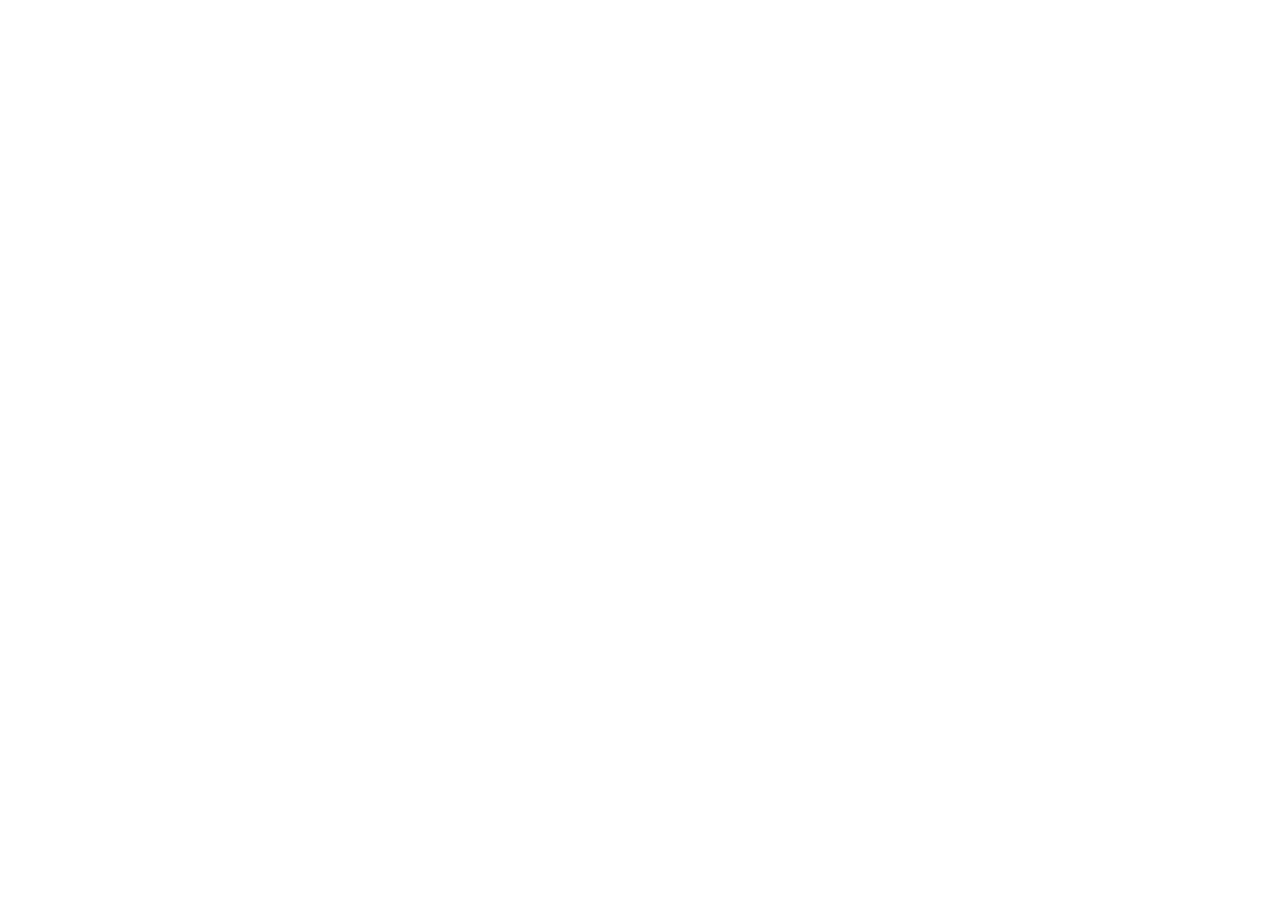
==== index.html @ 9fb87e11 "Deploy GitHub Pages dist Co-Authored-By: Claude Opus 4.8 <noreply@anthropic.com>" ====
<!doctype html>
<html lang="en">
  <head>
    <meta charset="UTF-8" />
    <link rel="icon" type="image/svg+xml" href="/test/brand-mark.svg" />
    <link rel="alternate icon" type="image/png" href="/test/logo.png" />
    <link rel="apple-touch-icon" href="/test/logo.png" />
    <meta name="viewport" content="width=device-width, initial-scale=1.0" />
    <link rel="preconnect" href="https://fonts.googleapis.com">
    <link rel="preconnect" href="https://fonts.gstatic.com" crossorigin>
    <link href="https://fonts.googleapis.com/css2?family=Audiowide&family=Michroma&family=Quicksand:wght@300..700&display=swap" rel="stylesheet">
    <title>SelectionHub - Premium Learning Platform</title>
    <script type="module" crossorigin src="/test/assets/index-BNbE9jiM.js"></script>
    <link rel="modulepreload" crossorigin href="/test/assets/video-vendor-AdcF43F5.js">
    <link rel="stylesheet" crossorigin href="/test/assets/index-C24DnVNS.css">
  </head>
  <body>
    <div id="root"></div>
  </body>
</html>
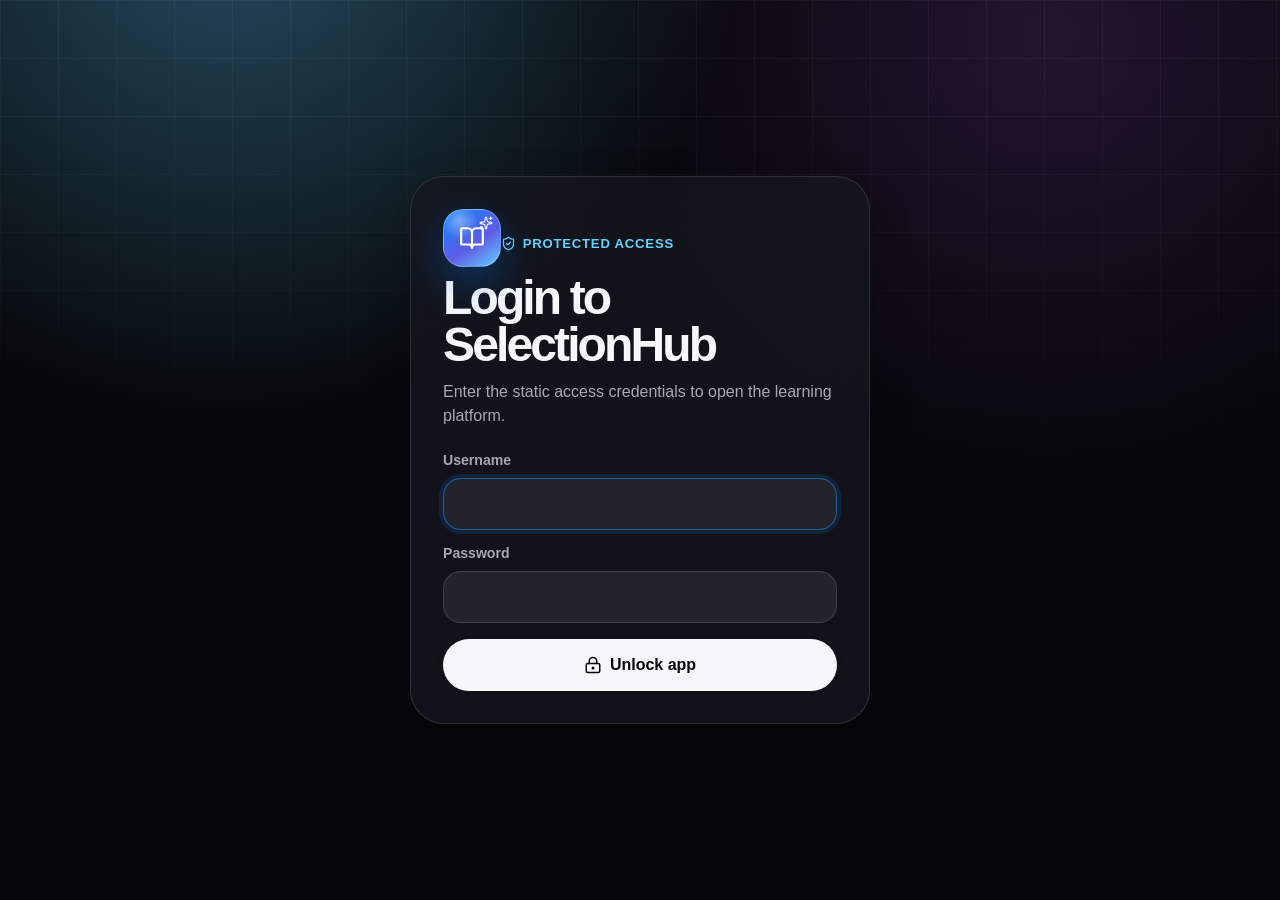
==== commit e0f6abec: "chore: fresh build with 100+ courses" ====
--- a/index.html
+++ b/index.html
@@ -2,17 +2,17 @@
 <html lang="en">
   <head>
     <meta charset="UTF-8" />
-    <link rel="icon" type="image/svg+xml" href="/test/brand-mark.svg" />
-    <link rel="alternate icon" type="image/png" href="/test/logo.png" />
-    <link rel="apple-touch-icon" href="/test/logo.png" />
+    <link rel="icon" type="image/svg+xml" href="/brand-mark.svg" />
+    <link rel="alternate icon" type="image/png" href="/logo.png" />
+    <link rel="apple-touch-icon" href="/logo.png" />
     <meta name="viewport" content="width=device-width, initial-scale=1.0" />
     <link rel="preconnect" href="https://fonts.googleapis.com">
     <link rel="preconnect" href="https://fonts.gstatic.com" crossorigin>
     <link href="https://fonts.googleapis.com/css2?family=Audiowide&family=Michroma&family=Quicksand:wght@300..700&display=swap" rel="stylesheet">
     <title>SelectionHub - Premium Learning Platform</title>
-    <script type="module" crossorigin src="/test/assets/index-BNbE9jiM.js"></script>
-    <link rel="modulepreload" crossorigin href="/test/assets/video-vendor-AdcF43F5.js">
-    <link rel="stylesheet" crossorigin href="/test/assets/index-C24DnVNS.css">
+    <script type="module" crossorigin src="/assets/index-CA7pQ86Y.js"></script>
+    <link rel="modulepreload" crossorigin href="/assets/video-vendor-AdcF43F5.js">
+    <link rel="stylesheet" crossorigin href="/assets/index-C24DnVNS.css">
   </head>
   <body>
     <div id="root"></div>
--- a/assets/index-C24DnVNS.css
+++ b/assets/index-C24DnVNS.css
@@ -0,0 +1 @@
+@layer properties{@supports ((-webkit-hyphens:none) and (not (margin-trim:inline))) or ((-moz-orient:inline) and (not (color:rgb(from red r g b)))){*,:before,:after,::backdrop{--tw-rotate-x:initial;--tw-rotate-y:initial;--tw-rotate-z:initial;--tw-skew-x:initial;--tw-skew-y:initial;--tw-border-style:solid;--tw-gradient-position:initial;--tw-gradient-from:#0000;--tw-gradient-via:#0000;--tw-gradient-to:#0000;--tw-gradient-stops:initial;--tw-gradient-via-stops:initial;--tw-gradient-from-position:0%;--tw-gradient-via-position:50%;--tw-gradient-to-position:100%;--tw-outline-style:solid;--tw-blur:initial;--tw-brightness:initial;--tw-contrast:initial;--tw-grayscale:initial;--tw-hue-rotate:initial;--tw-invert:initial;--tw-opacity:initial;--tw-saturate:initial;--tw-sepia:initial;--tw-drop-shadow:initial;--tw-drop-shadow-color:initial;--tw-drop-shadow-alpha:100%;--tw-drop-shadow-size:initial}}}.absolute{position:absolute}.fixed{position:fixed}.relative{position:relative}.static{position:static}.z-20{z-index:20}.container{width:100%}.block{display:block}.contents{display:contents}.flex{display:flex}.grid{display:grid}.hidden{display:none}.inline{display:inline}.table{display:table}.h-\[2px\]{height:2px}.h-\[5px\]{height:5px}.h-\[40rem\]{height:40rem}.h-full{height:100%}.h-px{height:1px}.h-screen{height:100vh}.w-1\/4{width:25%}.w-3\/4{width:75%}.w-\[40rem\]{width:40rem}.w-full{width:100%}.flex-shrink{flex-shrink:1}.transform{transform:var(--tw-rotate-x,)var(--tw-rotate-y,)var(--tw-rotate-z,)var(--tw-skew-x,)var(--tw-skew-y,)}.resize{resize:both}.flex-col{flex-direction:column}.flex-wrap{flex-wrap:wrap}.items-center{align-items:center}.justify-center{justify-content:center}.overflow-hidden{overflow:hidden}.border{border-style:var(--tw-border-style);border-width:1px}.bg-\[\#0f0f1e\]{background-color:#0f0f1e}.bg-gradient-to-b{--tw-gradient-position:to bottom in oklab;background-image:linear-gradient(var(--tw-gradient-stops))}.bg-gradient-to-br{--tw-gradient-position:to bottom right in oklab;background-image:linear-gradient(var(--tw-gradient-stops))}.bg-gradient-to-r{--tw-gradient-position:to right in oklab;background-image:linear-gradient(var(--tw-gradient-stops))}.from-\[\#0f0f1e\]{--tw-gradient-from:#0f0f1e;--tw-gradient-stops:var(--tw-gradient-via-stops,var(--tw-gradient-position),var(--tw-gradient-from)var(--tw-gradient-from-position),var(--tw-gradient-to)var(--tw-gradient-to-position))}.from-transparent{--tw-gradient-from:transparent;--tw-gradient-stops:var(--tw-gradient-via-stops,var(--tw-gradient-position),var(--tw-gradient-from)var(--tw-gradient-from-position),var(--tw-gradient-to)var(--tw-gradient-to-position))}.via-\[\#1a1a2e\]{--tw-gradient-via:#1a1a2e;--tw-gradient-via-stops:var(--tw-gradient-position),var(--tw-gradient-from)var(--tw-gradient-from-position),var(--tw-gradient-via)var(--tw-gradient-via-position),var(--tw-gradient-to)var(--tw-gradient-to-position);--tw-gradient-stops:var(--tw-gradient-via-stops)}.via-\[\#667eea\]{--tw-gradient-via:#667eea;--tw-gradient-via-stops:var(--tw-gradient-position),var(--tw-gradient-from)var(--tw-gradient-from-position),var(--tw-gradient-via)var(--tw-gradient-via-position),var(--tw-gradient-to)var(--tw-gradient-to-position);--tw-gradient-stops:var(--tw-gradient-via-stops)}.via-\[\#f093fb\]{--tw-gradient-via:#f093fb;--tw-gradient-via-stops:var(--tw-gradient-position),var(--tw-gradient-from)var(--tw-gradient-from-position),var(--tw-gradient-via)var(--tw-gradient-via-position),var(--tw-gradient-to)var(--tw-gradient-to-position);--tw-gradient-stops:var(--tw-gradient-via-stops)}.to-\[\#0f0f1e\]{--tw-gradient-to:#0f0f1e;--tw-gradient-stops:var(--tw-gradient-via-stops,var(--tw-gradient-position),var(--tw-gradient-from)var(--tw-gradient-from-position),var(--tw-gradient-to)var(--tw-gradient-to-position))}.to-\[\#1a1a2e\]{--tw-gradient-to:#1a1a2e;--tw-gradient-stops:var(--tw-gradient-via-stops,var(--tw-gradient-position),var(--tw-gradient-from)var(--tw-gradient-from-position),var(--tw-gradient-to)var(--tw-gradient-to-position))}.to-transparent{--tw-gradient-to:transparent;--tw-gradient-stops:var(--tw-gradient-via-stops,var(--tw-gradient-position),var(--tw-gradient-from)var(--tw-gradient-from-position),var(--tw-gradient-to)var(--tw-gradient-to-position))}.\[mask-image\:radial-gradient\(350px_200px_at_top\,transparent_20\%\,white\)\]{-webkit-mask-image:radial-gradient(350px 200px at top,#0000 20%,#fff);mask-image:radial-gradient(350px 200px at top,#0000 20%,#fff)}.bg-clip-text{-webkit-background-clip:text;background-clip:text}.text-center{text-align:center}.text-transparent{color:#0000}.lowercase{text-transform:lowercase}.opacity-0{opacity:0}.outline{outline-style:var(--tw-outline-style);outline-width:1px}.filter{filter:var(--tw-blur,)var(--tw-brightness,)var(--tw-contrast,)var(--tw-grayscale,)var(--tw-hue-rotate,)var(--tw-invert,)var(--tw-saturate,)var(--tw-sepia,)var(--tw-drop-shadow,)}.transition{transition-property:color,background-color,border-color,outline-color,text-decoration-color,fill,stroke,--tw-gradient-from,--tw-gradient-via,--tw-gradient-to,opacity,box-shadow,transform,translate,scale,rotate,filter,backdrop-filter,display,content-visibility,overlay,pointer-events;transition-timing-function:var(--tw-ease,ease);transition-duration:var(--tw-duration,0s)}*{box-sizing:border-box;margin:0;padding:0}html{scroll-behavior:smooth}body{-webkit-font-smoothing:antialiased;-moz-osx-font-smoothing:grayscale;margin:0;font-family:-apple-system,BlinkMacSystemFont,SF Pro Display,SF Pro Text,Segoe UI,sans-serif}@layer base{:root{--radius:.5rem}}@property --tw-rotate-x{syntax:"*";inherits:false}@property --tw-rotate-y{syntax:"*";inherits:false}@property --tw-rotate-z{syntax:"*";inherits:false}@property --tw-skew-x{syntax:"*";inherits:false}@property --tw-skew-y{syntax:"*";inherits:false}@property --tw-border-style{syntax:"*";inherits:false;initial-value:solid}@property --tw-gradient-position{syntax:"*";inherits:false}@property --tw-gradient-from{syntax:"<color>";inherits:false;initial-value:#0000}@property --tw-gradient-via{syntax:"<color>";inherits:false;initial-value:#0000}@property --tw-gradient-to{syntax:"<color>";inherits:false;initial-value:#0000}@property --tw-gradient-stops{syntax:"*";inherits:false}@property --tw-gradient-via-stops{syntax:"*";inherits:false}@property --tw-gradient-from-position{syntax:"<length-percentage>";inherits:false;initial-value:0%}@property --tw-gradient-via-position{syntax:"<length-percentage>";inherits:false;initial-value:50%}@property --tw-gradient-to-position{syntax:"<length-percentage>";inherits:false;initial-value:100%}@property --tw-outline-style{syntax:"*";inherits:false;initial-value:solid}@property --tw-blur{syntax:"*";inherits:false}@property --tw-brightness{syntax:"*";inherits:false}@property --tw-contrast{syntax:"*";inherits:false}@property --tw-grayscale{syntax:"*";inherits:false}@property --tw-hue-rotate{syntax:"*";inherits:false}@property --tw-invert{syntax:"*";inherits:false}@property --tw-opacity{syntax:"*";inherits:false}@property --tw-saturate{syntax:"*";inherits:false}@property --tw-sepia{syntax:"*";inherits:false}@property --tw-drop-shadow{syntax:"*";inherits:false}@property --tw-drop-shadow-color{syntax:"*";inherits:false}@property --tw-drop-shadow-alpha{syntax:"<percentage>";inherits:false;initial-value:100%}@property --tw-drop-shadow-size{syntax:"*";inherits:false}.vjs-svg-icon{display:inline-block;background-repeat:no-repeat;background-position:center;fill:currentColor;height:1.8em;width:1.8em}.vjs-svg-icon:before{content:none!important}.vjs-svg-icon:hover,.vjs-control:focus .vjs-svg-icon{filter:drop-shadow(0 0 .25em #fff)}.vjs-modal-dialog .vjs-modal-dialog-content,.video-js .vjs-modal-dialog,.vjs-button>.vjs-icon-placeholder:before,.video-js .vjs-big-play-button .vjs-icon-placeholder:before{position:absolute;top:0;left:0;width:100%;height:100%}.vjs-button>.vjs-icon-placeholder:before,.video-js .vjs-big-play-button .vjs-icon-placeholder:before{text-align:center}@font-face{font-family:VideoJS;src:url([data-uri]) format("woff");font-weight:400;font-style:normal}.vjs-icon-play,.video-js .vjs-play-control .vjs-icon-placeholder,.video-js .vjs-big-play-button .vjs-icon-placeholder:before{font-family:VideoJS;font-weight:400;font-style:normal}.vjs-icon-play:before,.video-js .vjs-play-control .vjs-icon-placeholder:before,.video-js .vjs-big-play-button .vjs-icon-placeholder:before{content:""}.vjs-icon-play-circle{font-family:VideoJS;font-weight:400;font-style:normal}.vjs-icon-play-circle:before{content:""}.vjs-icon-pause,.video-js .vjs-play-control.vjs-playing .vjs-icon-placeholder{font-family:VideoJS;font-weight:400;font-style:normal}.vjs-icon-pause:before,.video-js .vjs-play-control.vjs-playing .vjs-icon-placeholder:before{content:""}.vjs-icon-volume-mute,.video-js .vjs-mute-control.vjs-vol-0 .vjs-icon-placeholder{font-family:VideoJS;font-weight:400;font-style:normal}.vjs-icon-volume-mute:before,.video-js .vjs-mute-control.vjs-vol-0 .vjs-icon-placeholder:before{content:""}.vjs-icon-volume-low,.video-js .vjs-mute-control.vjs-vol-1 .vjs-icon-placeholder{font-family:VideoJS;font-weight:400;font-style:normal}.vjs-icon-volume-low:before,.video-js .vjs-mute-control.vjs-vol-1 .vjs-icon-placeholder:before{content:""}.vjs-icon-volume-mid,.video-js .vjs-mute-control.vjs-vol-2 .vjs-icon-placeholder{font-family:VideoJS;font-weight:400;font-style:normal}.vjs-icon-volume-mid:before,.video-js .vjs-mute-control.vjs-vol-2 .vjs-icon-placeholder:before{content:""}.vjs-icon-volume-high,.video-js .vjs-mute-control .vjs-icon-placeholder{font-family:VideoJS;font-weight:400;font-style:normal}.vjs-icon-volume-high:before,.video-js .vjs-mute-control .vjs-icon-placeholder:before{content:""}.vjs-icon-fullscreen-enter,.video-js .vjs-fullscreen-control .vjs-icon-placeholder{font-family:VideoJS;font-weight:400;font-style:normal}.vjs-icon-fullscreen-enter:before,.video-js .vjs-fullscreen-control .vjs-icon-placeholder:before{content:""}.vjs-icon-fullscreen-exit,.video-js.vjs-fullscreen .vjs-fullscreen-control .vjs-icon-placeholder{font-family:VideoJS;font-weight:400;font-style:normal}.vjs-icon-fullscreen-exit:before,.video-js.vjs-fullscreen .vjs-fullscreen-control .vjs-icon-placeholder:before{content:""}.vjs-icon-spinner{font-family:VideoJS;font-weight:400;font-style:normal}.vjs-icon-spinner:before{content:""}.vjs-icon-subtitles,.video-js .vjs-subs-caps-button .vjs-icon-placeholder,.video-js.video-js:lang(en-GB) .vjs-subs-caps-button .vjs-icon-placeholder,.video-js.video-js:lang(en-IE) .vjs-subs-caps-button .vjs-icon-placeholder,.video-js.video-js:lang(en-AU) .vjs-subs-caps-button .vjs-icon-placeholder,.video-js.video-js:lang(en-NZ) .vjs-subs-caps-button .vjs-icon-placeholder,.video-js .vjs-subtitles-button .vjs-icon-placeholder{font-family:VideoJS;font-weight:400;font-style:normal}.vjs-icon-subtitles:before,.video-js .vjs-subs-caps-button .vjs-icon-placeholder:before,.video-js.video-js:lang(en-GB) .vjs-subs-caps-button .vjs-icon-placeholder:before,.video-js.video-js:lang(en-IE) .vjs-subs-caps-button .vjs-icon-placeholder:before,.video-js.video-js:lang(en-AU) .vjs-subs-caps-button .vjs-icon-placeholder:before,.video-js.video-js:lang(en-NZ) .vjs-subs-caps-button .vjs-icon-placeholder:before,.video-js .vjs-subtitles-button .vjs-icon-placeholder:before{content:""}.vjs-icon-captions,.video-js:lang(en) .vjs-subs-caps-button .vjs-icon-placeholder,.video-js:lang(fr-CA) .vjs-subs-caps-button .vjs-icon-placeholder,.video-js .vjs-captions-button .vjs-icon-placeholder{font-family:VideoJS;font-weight:400;font-style:normal}.vjs-icon-captions:before,.video-js:lang(en) .vjs-subs-caps-button .vjs-icon-placeholder:before,.video-js:lang(fr-CA) .vjs-subs-caps-button .vjs-icon-placeholder:before,.video-js .vjs-captions-button .vjs-icon-placeholder:before{content:""}.vjs-icon-hd{font-family:VideoJS;font-weight:400;font-style:normal}.vjs-icon-hd:before{content:""}.vjs-icon-chapters,.video-js .vjs-chapters-button .vjs-icon-placeholder{font-family:VideoJS;font-weight:400;font-style:normal}.vjs-icon-chapters:before,.video-js .vjs-chapters-button .vjs-icon-placeholder:before{content:""}.vjs-icon-downloading{font-family:VideoJS;font-weight:400;font-style:normal}.vjs-icon-downloading:before{content:""}.vjs-icon-file-download{font-family:VideoJS;font-weight:400;font-style:normal}.vjs-icon-file-download:before{content:""}.vjs-icon-file-download-done{font-family:VideoJS;font-weight:400;font-style:normal}.vjs-icon-file-download-done:before{content:""}.vjs-icon-file-download-off{font-family:VideoJS;font-weight:400;font-style:normal}.vjs-icon-file-download-off:before{content:""}.vjs-icon-share{font-family:VideoJS;font-weight:400;font-style:normal}.vjs-icon-share:before{content:""}.vjs-icon-cog{font-family:VideoJS;font-weight:400;font-style:normal}.vjs-icon-cog:before{content:""}.vjs-icon-square{font-family:VideoJS;font-weight:400;font-style:normal}.vjs-icon-square:before{content:""}.vjs-icon-circle,.vjs-seek-to-live-control .vjs-icon-placeholder,.video-js .vjs-volume-level,.video-js .vjs-play-progress{font-family:VideoJS;font-weight:400;font-style:normal}.vjs-icon-circle:before,.vjs-seek-to-live-control .vjs-icon-placeholder:before,.video-js .vjs-volume-level:before,.video-js .vjs-play-progress:before{content:""}.vjs-icon-circle-outline{font-family:VideoJS;font-weight:400;font-style:normal}.vjs-icon-circle-outline:before{content:""}.vjs-icon-circle-inner-circle{font-family:VideoJS;font-weight:400;font-style:normal}.vjs-icon-circle-inner-circle:before{content:""}.vjs-icon-cancel,.video-js .vjs-control.vjs-close-button .vjs-icon-placeholder{font-family:VideoJS;font-weight:400;font-style:normal}.vjs-icon-cancel:before,.video-js .vjs-control.vjs-close-button .vjs-icon-placeholder:before{content:""}.vjs-icon-repeat{font-family:VideoJS;font-weight:400;font-style:normal}.vjs-icon-repeat:before{content:""}.vjs-icon-replay,.video-js .vjs-play-control.vjs-ended .vjs-icon-placeholder{font-family:VideoJS;font-weight:400;font-style:normal}.vjs-icon-replay:before,.video-js .vjs-play-control.vjs-ended .vjs-icon-placeholder:before{content:""}.vjs-icon-replay-5,.video-js .vjs-skip-backward-5 .vjs-icon-placeholder{font-family:VideoJS;font-weight:400;font-style:normal}.vjs-icon-replay-5:before,.video-js .vjs-skip-backward-5 .vjs-icon-placeholder:before{content:""}.vjs-icon-replay-10,.video-js .vjs-skip-backward-10 .vjs-icon-placeholder{font-family:VideoJS;font-weight:400;font-style:normal}.vjs-icon-replay-10:before,.video-js .vjs-skip-backward-10 .vjs-icon-placeholder:before{content:""}.vjs-icon-replay-30,.video-js .vjs-skip-backward-30 .vjs-icon-placeholder{font-family:VideoJS;font-weight:400;font-style:normal}.vjs-icon-replay-30:before,.video-js .vjs-skip-backward-30 .vjs-icon-placeholder:before{content:""}.vjs-icon-forward-5,.video-js .vjs-skip-forward-5 .vjs-icon-placeholder{font-family:VideoJS;font-weight:400;font-style:normal}.vjs-icon-forward-5:before,.video-js .vjs-skip-forward-5 .vjs-icon-placeholder:before{content:""}.vjs-icon-forward-10,.video-js .vjs-skip-forward-10 .vjs-icon-placeholder{font-family:VideoJS;font-weight:400;font-style:normal}.vjs-icon-forward-10:before,.video-js .vjs-skip-forward-10 .vjs-icon-placeholder:before{content:""}.vjs-icon-forward-30,.video-js .vjs-skip-forward-30 .vjs-icon-placeholder{font-family:VideoJS;font-weight:400;font-style:normal}.vjs-icon-forward-30:before,.video-js .vjs-skip-forward-30 .vjs-icon-placeholder:before{content:""}.vjs-icon-audio,.video-js .vjs-audio-button .vjs-icon-placeholder{font-family:VideoJS;font-weight:400;font-style:normal}.vjs-icon-audio:before,.video-js .vjs-audio-button .vjs-icon-placeholder:before{content:""}.vjs-icon-next-item{font-family:VideoJS;font-weight:400;font-style:normal}.vjs-icon-next-item:before{content:""}.vjs-icon-previous-item{font-family:VideoJS;font-weight:400;font-style:normal}.vjs-icon-previous-item:before{content:""}.vjs-icon-shuffle{font-family:VideoJS;font-weight:400;font-style:normal}.vjs-icon-shuffle:before{content:""}.vjs-icon-cast{font-family:VideoJS;font-weight:400;font-style:normal}.vjs-icon-cast:before{content:""}.vjs-icon-picture-in-picture-enter,.video-js .vjs-picture-in-picture-control .vjs-icon-placeholder{font-family:VideoJS;font-weight:400;font-style:normal}.vjs-icon-picture-in-picture-enter:before,.video-js .vjs-picture-in-picture-control .vjs-icon-placeholder:before{content:""}.vjs-icon-picture-in-picture-exit,.video-js.vjs-picture-in-picture .vjs-picture-in-picture-control .vjs-icon-placeholder{font-family:VideoJS;font-weight:400;font-style:normal}.vjs-icon-picture-in-picture-exit:before,.video-js.vjs-picture-in-picture .vjs-picture-in-picture-control .vjs-icon-placeholder:before{content:""}.vjs-icon-facebook{font-family:VideoJS;font-weight:400;font-style:normal}.vjs-icon-facebook:before{content:""}.vjs-icon-linkedin{font-family:VideoJS;font-weight:400;font-style:normal}.vjs-icon-linkedin:before{content:""}.vjs-icon-twitter{font-family:VideoJS;font-weight:400;font-style:normal}.vjs-icon-twitter:before{content:""}.vjs-icon-tumblr{font-family:VideoJS;font-weight:400;font-style:normal}.vjs-icon-tumblr:before{content:""}.vjs-icon-pinterest{font-family:VideoJS;font-weight:400;font-style:normal}.vjs-icon-pinterest:before{content:""}.vjs-icon-audio-description,.video-js .vjs-descriptions-button .vjs-icon-placeholder{font-family:VideoJS;font-weight:400;font-style:normal}.vjs-icon-audio-description:before,.video-js .vjs-descriptions-button .vjs-icon-placeholder:before{content:""}.video-js{display:inline-block;vertical-align:top;box-sizing:border-box;color:#fff;background-color:#000;position:relative;padding:0;font-size:10px;line-height:1;font-weight:400;font-style:normal;font-family:Arial,Helvetica,sans-serif;word-break:initial}.video-js:-moz-full-screen{position:absolute}.video-js:-webkit-full-screen{width:100%!important;height:100%!important}.video-js[tabindex="-1"]{outline:none}.video-js *,.video-js *:before,.video-js *:after{box-sizing:inherit}.video-js ul{font-family:inherit;font-size:inherit;line-height:inherit;list-style-position:outside;margin:0}.video-js.vjs-fluid,.video-js.vjs-16-9,.video-js.vjs-4-3,.video-js.vjs-9-16,.video-js.vjs-1-1{width:100%;max-width:100%}.video-js.vjs-fluid:not(.vjs-audio-only-mode),.video-js.vjs-16-9:not(.vjs-audio-only-mode),.video-js.vjs-4-3:not(.vjs-audio-only-mode),.video-js.vjs-9-16:not(.vjs-audio-only-mode),.video-js.vjs-1-1:not(.vjs-audio-only-mode){height:0}.video-js.vjs-16-9:not(.vjs-audio-only-mode){padding-top:56.25%}.video-js.vjs-4-3:not(.vjs-audio-only-mode){padding-top:75%}.video-js.vjs-9-16:not(.vjs-audio-only-mode){padding-top:177.7777777778%}.video-js.vjs-1-1:not(.vjs-audio-only-mode){padding-top:100%}.video-js.vjs-fill:not(.vjs-audio-only-mode){width:100%;height:100%}.video-js .vjs-tech{position:absolute;top:0;left:0;width:100%;height:100%}.video-js.vjs-audio-only-mode .vjs-tech{display:none}body.vjs-full-window,body.vjs-pip-window{padding:0;margin:0;height:100%}.vjs-full-window .video-js.vjs-fullscreen,body.vjs-pip-window .video-js{position:fixed;overflow:hidden;z-index:1000;inset:0}.video-js.vjs-fullscreen:not(.vjs-ios-native-fs),body.vjs-pip-window .video-js{width:100%!important;height:100%!important;padding-top:0!important;display:block}.video-js.vjs-fullscreen.vjs-user-inactive{cursor:none}.vjs-pip-container .vjs-pip-text{position:absolute;bottom:10%;font-size:2em;background-color:#000000b3;padding:.5em;text-align:center;width:100%}.vjs-layout-tiny.vjs-pip-container .vjs-pip-text,.vjs-layout-x-small.vjs-pip-container .vjs-pip-text,.vjs-layout-small.vjs-pip-container .vjs-pip-text{bottom:0;font-size:1.4em}.vjs-hidden{display:none!important}.vjs-disabled{opacity:.5;cursor:default}.video-js .vjs-offscreen{height:1px;left:-9999px;position:absolute;top:0;width:1px}.vjs-lock-showing{display:block!important;opacity:1!important;visibility:visible!important}.vjs-no-js{padding:20px;color:#fff;background-color:#000;font-size:18px;font-family:Arial,Helvetica,sans-serif;text-align:center;width:300px;height:150px;margin:0 auto}.vjs-no-js a,.vjs-no-js a:visited{color:#66a8cc}.video-js .vjs-big-play-button{font-size:3em;line-height:1.5em;height:1.63332em;width:3em;display:block;position:absolute;top:50%;left:50%;padding:0;margin-top:-.81666em;margin-left:-1.5em;cursor:pointer;opacity:1;border:.06666em solid #fff;background-color:#2b333f;background-color:#2b333fb3;border-radius:.3em;transition:all .4s}.vjs-big-play-button .vjs-svg-icon{width:1em;height:1em;position:absolute;top:50%;left:50%;line-height:1;transform:translate(-50%,-50%)}.video-js:hover .vjs-big-play-button,.video-js .vjs-big-play-button:focus{border-color:#fff;background-color:#73859f;background-color:#73859f80;transition:all 0s}.vjs-controls-disabled .vjs-big-play-button,.vjs-has-started .vjs-big-play-button,.vjs-using-native-controls .vjs-big-play-button,.vjs-error .vjs-big-play-button{display:none}.vjs-has-started.vjs-paused.vjs-show-big-play-button-on-pause:not(.vjs-seeking,.vjs-scrubbing,.vjs-error) .vjs-big-play-button{display:block}.video-js button{background:none;border:none;color:inherit;display:inline-block;font-size:inherit;line-height:inherit;text-transform:none;text-decoration:none;transition:none;-webkit-appearance:none;-moz-appearance:none;appearance:none}.video-js.vjs-spatial-navigation-enabled .vjs-button:focus{outline:.0625em solid white;box-shadow:none}.vjs-control .vjs-button{width:100%;height:100%}.video-js .vjs-control.vjs-close-button{cursor:pointer;height:3em;position:absolute;right:0;top:.5em;z-index:2}.video-js .vjs-modal-dialog{background:#000c;background:linear-gradient(180deg,#000c,#fff0);overflow:auto}.video-js .vjs-modal-dialog>*{box-sizing:border-box}.vjs-modal-dialog .vjs-modal-dialog-content{font-size:1.2em;line-height:1.5;padding:20px 24px;z-index:1}.vjs-menu-button{cursor:pointer}.vjs-menu-button.vjs-disabled{cursor:default}.vjs-workinghover .vjs-menu-button.vjs-disabled:hover .vjs-menu{display:none}.vjs-menu .vjs-menu-content{display:block;padding:0;margin:0;font-family:Arial,Helvetica,sans-serif;overflow:auto}.vjs-menu .vjs-menu-content>*{box-sizing:border-box}.vjs-scrubbing .vjs-control.vjs-menu-button:hover .vjs-menu{display:none}.vjs-menu li{display:flex;justify-content:center;list-style:none;margin:0;padding:.2em 0;line-height:1.4em;font-size:1.2em;text-align:center;text-transform:lowercase}.vjs-menu li.vjs-menu-item:focus,.vjs-menu li.vjs-menu-item:hover,.js-focus-visible .vjs-menu li.vjs-menu-item:hover{background-color:#73859f;background-color:#73859f80}.vjs-menu li.vjs-selected,.vjs-menu li.vjs-selected:focus,.vjs-menu li.vjs-selected:hover,.js-focus-visible .vjs-menu li.vjs-selected:hover{background-color:#fff;color:#2b333f}.vjs-menu li.vjs-selected .vjs-svg-icon,.vjs-menu li.vjs-selected:focus .vjs-svg-icon,.vjs-menu li.vjs-selected:hover .vjs-svg-icon,.js-focus-visible .vjs-menu li.vjs-selected:hover .vjs-svg-icon{fill:#000}.video-js .vjs-menu *:not(.vjs-selected):focus:not(:focus-visible),.js-focus-visible .vjs-menu *:not(.vjs-selected):focus:not(.focus-visible){background:none}.vjs-menu li.vjs-menu-title{text-align:center;text-transform:uppercase;font-size:1em;line-height:2em;padding:0;margin:0 0 .3em;font-weight:700;cursor:default}.vjs-menu-button-popup .vjs-menu{display:none;position:absolute;bottom:0;width:10em;left:-3em;height:0em;margin-bottom:1.5em;border-top-color:#2b333fb3}.vjs-pip-window .vjs-menu-button-popup .vjs-menu{left:unset;right:1em}.vjs-menu-button-popup .vjs-menu .vjs-menu-content{background-color:#2b333f;background-color:#2b333fb3;position:absolute;width:100%;bottom:1.5em;max-height:15em}.vjs-layout-tiny .vjs-menu-button-popup .vjs-menu .vjs-menu-content,.vjs-layout-x-small .vjs-menu-button-popup .vjs-menu .vjs-menu-content{max-height:5em}.vjs-layout-small .vjs-menu-button-popup .vjs-menu .vjs-menu-content{max-height:10em}.vjs-layout-medium .vjs-menu-button-popup .vjs-menu .vjs-menu-content{max-height:14em}.vjs-layout-large .vjs-menu-button-popup .vjs-menu .vjs-menu-content,.vjs-layout-x-large .vjs-menu-button-popup .vjs-menu .vjs-menu-content,.vjs-layout-huge .vjs-menu-button-popup .vjs-menu .vjs-menu-content{max-height:25em}.vjs-workinghover .vjs-menu-button-popup.vjs-hover .vjs-menu,.vjs-menu-button-popup .vjs-menu.vjs-lock-showing{display:block}.video-js .vjs-menu-button-inline{transition:all .4s;overflow:hidden}.video-js .vjs-menu-button-inline:before{width:2.222222222em}.video-js .vjs-menu-button-inline:hover,.video-js .vjs-menu-button-inline:focus,.video-js .vjs-menu-button-inline.vjs-slider-active{width:12em}.vjs-menu-button-inline .vjs-menu{opacity:0;height:100%;width:auto;position:absolute;left:4em;top:0;padding:0;margin:0;transition:all .4s}.vjs-menu-button-inline:hover .vjs-menu,.vjs-menu-button-inline:focus .vjs-menu,.vjs-menu-button-inline.vjs-slider-active .vjs-menu{display:block;opacity:1}.vjs-menu-button-inline .vjs-menu-content{width:auto;height:100%;margin:0;overflow:hidden}.video-js .vjs-control-bar{display:none;width:100%;position:absolute;bottom:0;left:0;right:0;height:3em;background-color:#2b333f;background-color:#2b333fb3}.video-js.vjs-spatial-navigation-enabled .vjs-control-bar{gap:1px}.video-js:not(.vjs-controls-disabled,.vjs-using-native-controls,.vjs-error) .vjs-control-bar.vjs-lock-showing{display:flex!important}.vjs-has-started .vjs-control-bar,.vjs-audio-only-mode .vjs-control-bar{display:flex;visibility:visible;opacity:1;transition:visibility .1s,opacity .1s}.vjs-has-started.vjs-user-inactive.vjs-playing .vjs-control-bar{visibility:visible;opacity:0;pointer-events:none;transition:visibility 1s,opacity 1s}.vjs-controls-disabled .vjs-control-bar,.vjs-using-native-controls .vjs-control-bar,.vjs-error .vjs-control-bar{display:none!important}.vjs-audio.vjs-has-started.vjs-user-inactive.vjs-playing .vjs-control-bar,.vjs-audio-only-mode.vjs-has-started.vjs-user-inactive.vjs-playing .vjs-control-bar{opacity:1;visibility:visible;pointer-events:auto}.video-js .vjs-control{position:relative;text-align:center;margin:0;padding:0;height:100%;width:4em;flex:none}.video-js .vjs-control.vjs-visible-text{width:auto;padding-left:1em;padding-right:1em}.vjs-button>.vjs-icon-placeholder:before{font-size:1.8em;line-height:1.67}.vjs-button>.vjs-icon-placeholder{display:block}.vjs-button>.vjs-svg-icon{display:inline-block}.video-js .vjs-control:focus:before,.video-js .vjs-control:hover:before,.video-js .vjs-control:focus{text-shadow:0em 0em 1em white}.video-js *:not(.vjs-visible-text)>.vjs-control-text{border:0;clip:rect(0 0 0 0);height:1px;overflow:hidden;padding:0;position:absolute;width:1px}.video-js .vjs-custom-control-spacer{display:none}.video-js .vjs-progress-control{cursor:pointer;flex:auto;display:flex;align-items:center;min-width:4em;touch-action:none}.video-js .vjs-progress-control.disabled{cursor:default}.vjs-live .vjs-progress-control{display:none}.vjs-liveui .vjs-progress-control{display:flex;align-items:center}.video-js .vjs-progress-holder{flex:auto;transition:all .2s;height:.3em}.video-js .vjs-progress-control .vjs-progress-holder{margin:0 10px}.video-js .vjs-progress-control:hover .vjs-progress-holder,.video-js.vjs-scrubbing.vjs-touch-enabled .vjs-progress-control .vjs-progress-holder{font-size:1.6666666667em}.video-js .vjs-progress-control:hover .vjs-progress-holder.disabled{font-size:1em}.video-js .vjs-progress-holder .vjs-play-progress,.video-js .vjs-progress-holder .vjs-load-progress,.video-js .vjs-progress-holder .vjs-load-progress div{position:absolute;display:block;height:100%;margin:0;padding:0;width:0}.video-js .vjs-play-progress{background-color:#fff}.video-js .vjs-play-progress:before{font-size:.9em;position:absolute;right:-.5em;line-height:.35em;z-index:1}.vjs-svg-icons-enabled .vjs-play-progress:before{content:none!important}.vjs-play-progress .vjs-svg-icon{position:absolute;top:-.35em;right:-.4em;width:.9em;height:.9em;pointer-events:none;line-height:.15em;z-index:1}.video-js .vjs-load-progress{background:#73859f80}.video-js .vjs-load-progress div{background:#73859fbf}.video-js .vjs-time-tooltip{background-color:#fff;background-color:#fffc;border-radius:.3em;color:#000;float:right;font-family:Arial,Helvetica,sans-serif;font-size:1em;padding:6px 8px 8px;pointer-events:none;position:absolute;top:-3.4em;visibility:hidden;z-index:1}.video-js .vjs-progress-holder:focus .vjs-time-tooltip{display:none}.video-js .vjs-progress-control:hover .vjs-time-tooltip,.video-js .vjs-progress-control:hover .vjs-progress-holder:focus .vjs-time-tooltip,.video-js.vjs-scrubbing.vjs-touch-enabled .vjs-progress-control .vjs-time-tooltip{display:block;font-size:.6em;visibility:visible}.video-js .vjs-progress-control.disabled:hover .vjs-time-tooltip{font-size:1em}.video-js .vjs-progress-control .vjs-mouse-display{display:none;position:absolute;width:1px;height:100%;background-color:#000;z-index:1}.video-js .vjs-progress-control:hover .vjs-mouse-display,.video-js.vjs-scrubbing.vjs-touch-enabled .vjs-progress-control .vjs-mouse-display{display:block}.video-js.vjs-user-inactive .vjs-progress-control .vjs-mouse-display,.video-js.vjs-touch-enabled:not(.vjs-scrubbing) .vjs-progress-control .vjs-mouse-display{visibility:hidden;opacity:0;transition:visibility 1s,opacity 1s}.vjs-mouse-display .vjs-time-tooltip{color:#fff;background-color:#000;background-color:#000c}.video-js .vjs-slider{position:relative;cursor:pointer;padding:0;margin:0 .45em;-webkit-touch-callout:none;-webkit-user-select:none;-moz-user-select:none;user-select:none;background-color:#73859f;background-color:#73859f80}.video-js .vjs-slider.disabled{cursor:default}.video-js .vjs-slider:focus{text-shadow:0em 0em 1em white;box-shadow:0 0 1em #fff}.video-js.vjs-spatial-navigation-enabled .vjs-slider:focus{outline:.0625em solid white}.video-js .vjs-mute-control{cursor:pointer;flex:none}.video-js .vjs-volume-control{cursor:pointer;margin-right:1em;display:flex}.video-js .vjs-volume-control.vjs-volume-horizontal{width:5em}.video-js .vjs-volume-panel .vjs-volume-control{visibility:visible;opacity:0;width:1px;height:1px;margin-left:-1px}.video-js .vjs-volume-panel{transition:width 1s}.video-js .vjs-volume-panel.vjs-hover .vjs-volume-control,.video-js .vjs-volume-panel:active .vjs-volume-control,.video-js .vjs-volume-panel:focus .vjs-volume-control,.video-js .vjs-volume-panel .vjs-volume-control:active,.video-js .vjs-volume-panel.vjs-hover .vjs-mute-control~.vjs-volume-control,.video-js .vjs-volume-panel .vjs-volume-control.vjs-slider-active{visibility:visible;opacity:1;position:relative;transition:visibility .1s,opacity .1s,height .1s,width .1s,left 0s,top 0s}.video-js .vjs-volume-panel.vjs-hover .vjs-volume-control.vjs-volume-horizontal,.video-js .vjs-volume-panel:active .vjs-volume-control.vjs-volume-horizontal,.video-js .vjs-volume-panel:focus .vjs-volume-control.vjs-volume-horizontal,.video-js .vjs-volume-panel .vjs-volume-control:active.vjs-volume-horizontal,.video-js .vjs-volume-panel.vjs-hover .vjs-mute-control~.vjs-volume-control.vjs-volume-horizontal,.video-js .vjs-volume-panel .vjs-volume-control.vjs-slider-active.vjs-volume-horizontal{width:5em;height:3em;margin-right:0}.video-js .vjs-volume-panel.vjs-hover .vjs-volume-control.vjs-volume-vertical,.video-js .vjs-volume-panel:active .vjs-volume-control.vjs-volume-vertical,.video-js .vjs-volume-panel:focus .vjs-volume-control.vjs-volume-vertical,.video-js .vjs-volume-panel .vjs-volume-control:active.vjs-volume-vertical,.video-js .vjs-volume-panel.vjs-hover .vjs-mute-control~.vjs-volume-control.vjs-volume-vertical,.video-js .vjs-volume-panel .vjs-volume-control.vjs-slider-active.vjs-volume-vertical{left:-3.5em;transition:left 0s}.video-js .vjs-volume-panel.vjs-volume-panel-horizontal.vjs-hover,.video-js .vjs-volume-panel.vjs-volume-panel-horizontal:active,.video-js .vjs-volume-panel.vjs-volume-panel-horizontal.vjs-slider-active{width:10em;transition:width .1s}.video-js .vjs-volume-panel.vjs-volume-panel-horizontal.vjs-mute-toggle-only{width:4em}.video-js .vjs-volume-panel .vjs-volume-control.vjs-volume-vertical{height:8em;width:3em;left:-3000em;transition:visibility 1s,opacity 1s,height 1s 1s,width 1s 1s,left 1s 1s,top 1s 1s}.video-js .vjs-volume-panel .vjs-volume-control.vjs-volume-horizontal{transition:visibility 1s,opacity 1s,height 1s 1s,width 1s,left 1s 1s,top 1s 1s}.video-js .vjs-volume-panel{display:flex}.video-js .vjs-volume-bar{margin:1.35em .45em}.vjs-volume-bar.vjs-slider-horizontal{width:5em;height:.3em}.vjs-volume-bar.vjs-slider-vertical{width:.3em;height:5em;margin:1.35em auto}.video-js .vjs-volume-level{position:absolute;bottom:0;left:0;background-color:#fff}.video-js .vjs-volume-level:before{position:absolute;font-size:.9em;z-index:1}.vjs-slider-vertical .vjs-volume-level{width:.3em}.vjs-slider-vertical .vjs-volume-level:before{top:-.5em;left:-.3em;z-index:1}.vjs-svg-icons-enabled .vjs-volume-level:before{content:none}.vjs-volume-level .vjs-svg-icon{position:absolute;width:.9em;height:.9em;pointer-events:none;z-index:1}.vjs-slider-horizontal .vjs-volume-level{height:.3em}.vjs-slider-horizontal .vjs-volume-level:before{line-height:.35em;right:-.5em}.vjs-slider-horizontal .vjs-volume-level .vjs-svg-icon{right:-.3em;transform:translateY(-50%)}.vjs-slider-vertical .vjs-volume-level .vjs-svg-icon{top:-.55em;transform:translate(-50%)}.video-js .vjs-volume-panel.vjs-volume-panel-vertical{width:4em}.vjs-volume-bar.vjs-slider-vertical .vjs-volume-level{height:100%}.vjs-volume-bar.vjs-slider-horizontal .vjs-volume-level{width:100%}.video-js .vjs-volume-vertical{width:3em;height:8em;bottom:8em;background-color:#2b333f;background-color:#2b333fb3}.video-js .vjs-volume-horizontal .vjs-menu{left:-2em}.video-js .vjs-volume-tooltip{background-color:#fff;background-color:#fffc;border-radius:.3em;color:#000;float:right;font-family:Arial,Helvetica,sans-serif;font-size:1em;padding:6px 8px 8px;pointer-events:none;position:absolute;top:-3.4em;visibility:hidden;z-index:1}.video-js .vjs-volume-control:hover .vjs-volume-tooltip,.video-js .vjs-volume-control:hover .vjs-progress-holder:focus .vjs-volume-tooltip{display:block;font-size:1em;visibility:visible}.video-js .vjs-volume-vertical:hover .vjs-volume-tooltip,.video-js .vjs-volume-vertical:hover .vjs-progress-holder:focus .vjs-volume-tooltip{left:1em;top:-12px}.video-js .vjs-volume-control.disabled:hover .vjs-volume-tooltip{font-size:1em}.video-js .vjs-volume-control .vjs-mouse-display{display:none;position:absolute;width:100%;height:1px;background-color:#000;z-index:1}.video-js .vjs-volume-horizontal .vjs-mouse-display{width:1px;height:100%}.video-js .vjs-volume-control:hover .vjs-mouse-display{display:block}.video-js.vjs-user-inactive .vjs-volume-control .vjs-mouse-display{visibility:hidden;opacity:0;transition:visibility 1s,opacity 1s}.vjs-mouse-display .vjs-volume-tooltip{color:#fff;background-color:#000;background-color:#000c}.vjs-poster{display:inline-block;vertical-align:middle;cursor:pointer;margin:0;padding:0;position:absolute;inset:0;height:100%}.vjs-has-started .vjs-poster,.vjs-using-native-controls .vjs-poster{display:none}.vjs-audio.vjs-has-started .vjs-poster,.vjs-has-started.vjs-audio-poster-mode .vjs-poster,.vjs-pip-container.vjs-has-started .vjs-poster{display:block}.vjs-poster img{width:100%;height:100%;-o-object-fit:contain;object-fit:contain}.video-js .vjs-live-control{display:flex;align-items:flex-start;flex:auto;font-size:1em;line-height:3em}.video-js:not(.vjs-live) .vjs-live-control,.video-js.vjs-liveui .vjs-live-control{display:none}.video-js .vjs-seek-to-live-control{align-items:center;cursor:pointer;flex:none;display:inline-flex;height:100%;padding-left:.5em;padding-right:.5em;font-size:1em;line-height:3em;width:auto;min-width:4em}.video-js.vjs-live:not(.vjs-liveui) .vjs-seek-to-live-control,.video-js:not(.vjs-live) .vjs-seek-to-live-control{display:none}.vjs-seek-to-live-control.vjs-control.vjs-at-live-edge{cursor:auto}.vjs-seek-to-live-control .vjs-icon-placeholder{margin-right:.5em;color:#888}.vjs-svg-icons-enabled .vjs-seek-to-live-control{line-height:0}.vjs-seek-to-live-control .vjs-svg-icon{width:1em;height:1em;pointer-events:none;fill:#888}.vjs-seek-to-live-control.vjs-control.vjs-at-live-edge .vjs-icon-placeholder{color:red}.vjs-seek-to-live-control.vjs-control.vjs-at-live-edge .vjs-svg-icon{fill:red}.video-js .vjs-time-control{flex:none;font-size:1em;line-height:3em;min-width:2em;width:auto;padding-left:1em;padding-right:1em}.vjs-live .vjs-time-control,.vjs-live .vjs-time-divider,.video-js .vjs-current-time,.video-js .vjs-duration{display:none}.vjs-time-divider{display:none;line-height:3em}.vjs-normalise-time-controls:not(.vjs-live) .vjs-time-control{display:flex}.video-js .vjs-play-control{cursor:pointer}.video-js .vjs-play-control .vjs-icon-placeholder{flex:none}.vjs-text-track-display{position:absolute;inset:0 0 3em;pointer-events:none}.vjs-error .vjs-text-track-display{display:none}.video-js.vjs-controls-disabled .vjs-text-track-display,.video-js.vjs-user-inactive.vjs-playing .vjs-text-track-display{bottom:1em}.video-js .vjs-text-track{font-size:1.4em;text-align:center;margin-bottom:.1em}.vjs-subtitles{color:#fff}.vjs-captions{color:#fc6}.vjs-tt-cue{display:block}video::-webkit-media-text-track-display{transform:translateY(-3em)}.video-js.vjs-controls-disabled video::-webkit-media-text-track-display,.video-js.vjs-user-inactive.vjs-playing video::-webkit-media-text-track-display{transform:translateY(-1.5em)}.video-js.vjs-force-center-align-cues .vjs-text-track-cue{text-align:center!important;width:80%!important}@supports not (inset: 10px){.video-js .vjs-text-track-display>div{inset:0}}.video-js .vjs-picture-in-picture-control{cursor:pointer;flex:none}.video-js.vjs-audio-only-mode .vjs-picture-in-picture-control,.vjs-pip-window .vjs-picture-in-picture-control{display:none}.video-js .vjs-fullscreen-control{cursor:pointer;flex:none}.video-js.vjs-audio-only-mode .vjs-fullscreen-control,.vjs-pip-window .vjs-fullscreen-control{display:none}.vjs-playback-rate>.vjs-menu-button,.vjs-playback-rate .vjs-playback-rate-value{position:absolute;top:0;left:0;width:100%;height:100%}.vjs-playback-rate .vjs-playback-rate-value{pointer-events:none;font-size:1.5em;line-height:2;text-align:center}.vjs-playback-rate .vjs-menu{width:4em;left:0}.vjs-error .vjs-error-display .vjs-modal-dialog-content{font-size:1.4em;text-align:center}.vjs-loading-spinner{display:none;position:absolute;top:50%;left:50%;transform:translate(-50%,-50%);opacity:.85;text-align:left;border:.6em solid rgba(43,51,63,.7);box-sizing:border-box;background-clip:padding-box;width:5em;height:5em;border-radius:50%;visibility:hidden}.vjs-seeking .vjs-loading-spinner,.vjs-waiting .vjs-loading-spinner{display:flex;justify-content:center;align-items:center;animation:vjs-spinner-show 0s linear .3s forwards}.vjs-error .vjs-loading-spinner{display:none}.vjs-loading-spinner:before,.vjs-loading-spinner:after{content:"";position:absolute;box-sizing:inherit;width:inherit;height:inherit;border-radius:inherit;opacity:1;border:inherit;border-color:transparent;border-top-color:#fff}.vjs-seeking .vjs-loading-spinner:before,.vjs-seeking .vjs-loading-spinner:after,.vjs-waiting .vjs-loading-spinner:before,.vjs-waiting .vjs-loading-spinner:after{animation:vjs-spinner-spin 1.1s cubic-bezier(.6,.2,0,.8) infinite,vjs-spinner-fade 1.1s linear infinite}.vjs-seeking .vjs-loading-spinner:before,.vjs-waiting .vjs-loading-spinner:before{border-top-color:#fff}.vjs-seeking .vjs-loading-spinner:after,.vjs-waiting .vjs-loading-spinner:after{border-top-color:#fff;animation-delay:.44s}@keyframes vjs-spinner-show{to{visibility:visible}}@keyframes vjs-spinner-spin{to{transform:rotate(360deg)}}@keyframes vjs-spinner-fade{0%{border-top-color:#73859f}20%{border-top-color:#73859f}35%{border-top-color:#fff}60%{border-top-color:#73859f}to{border-top-color:#73859f}}.video-js.vjs-audio-only-mode .vjs-captions-button{display:none}.vjs-chapters-button .vjs-menu ul{width:24em}.video-js.vjs-audio-only-mode .vjs-descriptions-button{display:none}.vjs-subs-caps-button+.vjs-menu .vjs-captions-menu-item .vjs-svg-icon{width:1.5em;height:1.5em}.video-js .vjs-subs-caps-button+.vjs-menu .vjs-captions-menu-item .vjs-menu-item-text .vjs-icon-placeholder{vertical-align:middle;display:inline-block;margin-bottom:-.1em}.video-js .vjs-subs-caps-button+.vjs-menu .vjs-captions-menu-item .vjs-menu-item-text .vjs-icon-placeholder:before{font-family:VideoJS;content:"";font-size:1.5em;line-height:inherit}.video-js.vjs-audio-only-mode .vjs-subs-caps-button{display:none}.video-js .vjs-audio-button+.vjs-menu .vjs-descriptions-menu-item .vjs-menu-item-text .vjs-icon-placeholder,.video-js .vjs-audio-button+.vjs-menu .vjs-main-desc-menu-item .vjs-menu-item-text .vjs-icon-placeholder{vertical-align:middle;display:inline-block;margin-bottom:-.1em}.video-js .vjs-audio-button+.vjs-menu .vjs-descriptions-menu-item .vjs-menu-item-text .vjs-icon-placeholder:before,.video-js .vjs-audio-button+.vjs-menu .vjs-main-desc-menu-item .vjs-menu-item-text .vjs-icon-placeholder:before{font-family:VideoJS;content:" ";font-size:1.5em;line-height:inherit}.video-js.vjs-layout-small .vjs-current-time,.video-js.vjs-layout-small .vjs-time-divider,.video-js.vjs-layout-small .vjs-duration,.video-js.vjs-layout-small .vjs-remaining-time,.video-js.vjs-layout-small .vjs-playback-rate,.video-js.vjs-layout-small .vjs-volume-control,.video-js.vjs-layout-x-small .vjs-current-time,.video-js.vjs-layout-x-small .vjs-time-divider,.video-js.vjs-layout-x-small .vjs-duration,.video-js.vjs-layout-x-small .vjs-remaining-time,.video-js.vjs-layout-x-small .vjs-playback-rate,.video-js.vjs-layout-x-small .vjs-volume-control,.video-js.vjs-layout-tiny .vjs-current-time,.video-js.vjs-layout-tiny .vjs-time-divider,.video-js.vjs-layout-tiny .vjs-duration,.video-js.vjs-layout-tiny .vjs-remaining-time,.video-js.vjs-layout-tiny .vjs-playback-rate,.video-js.vjs-layout-tiny .vjs-volume-control{display:none}.video-js.vjs-layout-small .vjs-volume-panel.vjs-volume-panel-horizontal:hover,.video-js.vjs-layout-small .vjs-volume-panel.vjs-volume-panel-horizontal:active,.video-js.vjs-layout-small .vjs-volume-panel.vjs-volume-panel-horizontal.vjs-slider-active,.video-js.vjs-layout-small .vjs-volume-panel.vjs-volume-panel-horizontal.vjs-hover,.video-js.vjs-layout-x-small .vjs-volume-panel.vjs-volume-panel-horizontal:hover,.video-js.vjs-layout-x-small .vjs-volume-panel.vjs-volume-panel-horizontal:active,.video-js.vjs-layout-x-small .vjs-volume-panel.vjs-volume-panel-horizontal.vjs-slider-active,.video-js.vjs-layout-x-small .vjs-volume-panel.vjs-volume-panel-horizontal.vjs-hover,.video-js.vjs-layout-tiny .vjs-volume-panel.vjs-volume-panel-horizontal:hover,.video-js.vjs-layout-tiny .vjs-volume-panel.vjs-volume-panel-horizontal:active,.video-js.vjs-layout-tiny .vjs-volume-panel.vjs-volume-panel-horizontal.vjs-slider-active,.video-js.vjs-layout-tiny .vjs-volume-panel.vjs-volume-panel-horizontal.vjs-hover{width:auto;width:initial}.video-js.vjs-layout-x-small .vjs-progress-control,.video-js.vjs-layout-tiny .vjs-progress-control{display:none}.video-js.vjs-layout-x-small .vjs-custom-control-spacer{flex:auto;display:block}.vjs-modal-dialog.vjs-text-track-settings{background-color:#2b333f;background-color:#2b333fbf;color:#fff;height:70%}.vjs-spatial-navigation-enabled .vjs-modal-dialog.vjs-text-track-settings{height:80%}.vjs-error .vjs-text-track-settings{display:none}.vjs-text-track-settings .vjs-modal-dialog-content{display:table}.vjs-text-track-settings .vjs-track-settings-colors,.vjs-text-track-settings .vjs-track-settings-font,.vjs-text-track-settings .vjs-track-settings-controls{display:table-cell}.vjs-text-track-settings .vjs-track-settings-controls{text-align:right;vertical-align:bottom}@supports (display: grid){.vjs-text-track-settings .vjs-modal-dialog-content{display:grid;grid-template-columns:1fr 1fr;grid-template-rows:1fr;padding:20px 24px 0}.vjs-track-settings-controls .vjs-default-button{margin-bottom:20px}.vjs-text-track-settings .vjs-track-settings-controls{grid-column:1/-1}.vjs-layout-small .vjs-text-track-settings .vjs-modal-dialog-content,.vjs-layout-x-small .vjs-text-track-settings .vjs-modal-dialog-content,.vjs-layout-tiny .vjs-text-track-settings .vjs-modal-dialog-content{grid-template-columns:1fr}}.vjs-text-track-settings select{font-size:inherit}.vjs-track-setting>select{margin-right:1em;margin-bottom:.5em}.vjs-text-track-settings fieldset{margin:10px;border:none}.vjs-text-track-settings fieldset span{display:inline-block;padding:0 .6em .8em}.vjs-text-track-settings fieldset span>select{max-width:7.3em}.vjs-text-track-settings legend{color:#fff;font-weight:700;font-size:1.2em}.vjs-text-track-settings .vjs-label{margin:0 .5em .5em 0}.vjs-track-settings-controls button:focus,.vjs-track-settings-controls button:active{outline-style:solid;outline-width:medium;background-image:linear-gradient(0deg,#fff 88%,#73859f)}.vjs-track-settings-controls button:hover{color:#2b333fbf}.vjs-track-settings-controls button{background-color:#fff;background-image:linear-gradient(-180deg,#fff 88%,#73859f);color:#2b333f;cursor:pointer;border-radius:2px}.vjs-track-settings-controls .vjs-default-button{margin-right:1em}.vjs-title-bar{background:#000000e6;background:linear-gradient(180deg,#000000e6,#000000b3 60%,#0000);font-size:1.2em;line-height:1.5;transition:opacity .1s;padding:.666em 1.333em 4em;pointer-events:none;position:absolute;top:0;width:100%}.vjs-error .vjs-title-bar{display:none}.vjs-title-bar-title,.vjs-title-bar-description{margin:0;overflow:hidden;text-overflow:ellipsis;white-space:nowrap}.vjs-title-bar-title{font-weight:700;margin-bottom:.333em}.vjs-playing.vjs-user-inactive .vjs-title-bar{opacity:0;transition:opacity 1s}.video-js .vjs-skip-forward-5,.video-js .vjs-skip-forward-10,.video-js .vjs-skip-forward-30,.video-js .vjs-skip-backward-5,.video-js .vjs-skip-backward-10,.video-js .vjs-skip-backward-30{cursor:pointer}.video-js .vjs-transient-button{position:absolute;height:3em;display:flex;align-items:center;justify-content:center;background-color:#32323280;cursor:pointer;opacity:1;transition:opacity 1s}.video-js:not(.vjs-has-started) .vjs-transient-button{display:none}.video-js.not-hover .vjs-transient-button:not(.force-display),.video-js.vjs-user-inactive .vjs-transient-button:not(.force-display){opacity:0}.video-js .vjs-transient-button span{padding:0 .5em}.video-js .vjs-transient-button.vjs-left{left:1em}.video-js .vjs-transient-button.vjs-right{right:1em}.video-js .vjs-transient-button.vjs-top{top:1em}.video-js .vjs-transient-button.vjs-near-top{top:4em}.video-js .vjs-transient-button.vjs-bottom{bottom:4em}.video-js .vjs-transient-button:hover{background-color:#323232e6}@media print{.video-js>*:not(.vjs-tech):not(.vjs-poster){visibility:hidden}}.vjs-resize-manager{position:absolute;top:0;left:0;width:100%;height:100%;border:none;z-index:-1000}.js-focus-visible .video-js *:focus:not(.focus-visible){outline:none}.video-js *:focus:not(:focus-visible){outline:none}:root{color-scheme:dark;--ease-out: cubic-bezier(.2, .8, .2, 1)}*{box-sizing:border-box}button,a,select,input{font:inherit}button{border:0}.dark-theme{--primary: #0a84ff;--primary-soft: rgba(10, 132, 255, .14);--primary-strong: #64d2ff;--surface-tint: rgba(10, 132, 255, .22);--surface-tint-strong: rgba(100, 210, 255, .34);--bg: #06070b;--bg-elevated: rgba(22, 24, 31, .74);--bg-elevated-strong: rgba(30, 33, 42, .9);--bg-hover: rgba(255, 255, 255, .08);--text-primary: #f5f7fb;--text-secondary: rgba(235, 241, 255, .68);--text-tertiary: rgba(235, 241, 255, .48);--border: rgba(255, 255, 255, .12);--border-strong: rgba(255, 255, 255, .2);--shadow: 0 24px 80px rgba(0, 0, 0, .42);--shadow-soft: 0 14px 40px rgba(0, 0, 0, .24);--success: #30d158;--premium: #ff9f0a;--danger: #ff453a}.light-theme{color-scheme:light;--primary: #007aff;--primary-soft: rgba(0, 122, 255, .12);--primary-strong: #0057d8;--surface-tint: rgba(0, 122, 255, .13);--surface-tint-strong: rgba(90, 200, 250, .28);--bg: #f5f5f7;--bg-elevated: rgba(255, 255, 255, .72);--bg-elevated-strong: rgba(255, 255, 255, .92);--bg-hover: rgba(0, 0, 0, .045);--text-primary: #111318;--text-secondary: rgba(18, 20, 26, .64);--text-tertiary: rgba(18, 20, 26, .44);--border: rgba(0, 0, 0, .09);--border-strong: rgba(0, 0, 0, .15);--shadow: 0 26px 80px rgba(39, 48, 67, .16);--shadow-soft: 0 14px 38px rgba(39, 48, 67, .1);--success: #248a3d;--premium: #bf5b00;--danger: #d70015}body{overflow-x:hidden;background:var(--bg);color:var(--text-primary);line-height:1.5}.app{position:relative;min-height:100vh;overflow:hidden;background:radial-gradient(circle at 18% -10%,var(--surface-tint-strong),transparent 32rem),radial-gradient(circle at 82% 4%,rgba(191,90,242,.16),transparent 28rem),linear-gradient(180deg,var(--bg),var(--bg));color:var(--text-primary)}.app:before{content:"";position:fixed;inset:0;pointer-events:none;opacity:.36;background-image:linear-gradient(var(--border) 1px,transparent 1px),linear-gradient(90deg,var(--border) 1px,transparent 1px);background-size:58px 58px;-webkit-mask-image:linear-gradient(to bottom,black,transparent 64%);mask-image:linear-gradient(to bottom,black,transparent 64%)}.glass-panel{background:var(--bg-elevated);border:1px solid var(--border);box-shadow:var(--shadow-soft);backdrop-filter:blur(28px) saturate(1.35);-webkit-backdrop-filter:blur(28px) saturate(1.35)}.loading-screen{display:grid;place-items:center;min-height:100vh;gap:1.25rem;color:var(--text-secondary)}.profile-modal{position:fixed;inset:0;z-index:19000;display:grid;place-items:center;padding:1rem;background:#00000080;-webkit-backdrop-filter:blur(18px) saturate(1.2);backdrop-filter:blur(18px) saturate(1.2)}.profile-card{width:min(440px,100%);padding:1.35rem;border-radius:30px}.profile-kicker{color:var(--primary-strong);font-size:.8rem;font-weight:800;text-transform:uppercase;letter-spacing:.06em}.profile-card h2{margin-top:.45rem;color:var(--text-primary);font-size:1.8rem;line-height:1;letter-spacing:-.05em}.profile-card p{margin-top:.65rem;color:var(--text-secondary)}.profile-card input{width:100%;min-height:50px;margin-top:1rem;padding:0 1rem;border-radius:18px;color:var(--text-primary);background:var(--bg-hover);border:1px solid var(--border);outline:none}.profile-card input:focus{border-color:color-mix(in srgb,var(--primary) 46%,var(--border));box-shadow:0 0 0 4px var(--primary-soft)}.profile-actions{display:flex;justify-content:flex-end;flex-wrap:wrap;gap:.55rem;margin-top:1rem}.profile-primary,.profile-secondary{min-height:42px;padding:0 .95rem;border-radius:999px;cursor:pointer;font-weight:760}.profile-primary{color:var(--bg);background:var(--text-primary)}.profile-secondary{color:var(--text-secondary);background:var(--bg-hover);border:1px solid var(--border)}.profile-secondary.danger{color:var(--danger);border-color:color-mix(in srgb,var(--danger) 28%,var(--border))}.access-gate{position:relative;z-index:1;display:grid;place-items:center;min-height:100vh;padding:clamp(1rem,4vw,2rem)}.access-gate-card{width:min(460px,100%);padding:clamp(1.35rem,4vw,2rem);border-radius:34px;text-align:left}.access-gate-brand{position:relative;display:inline-grid;place-items:center;width:58px;height:58px;border-radius:20px;color:#fff;background:radial-gradient(circle at 28% 20%,rgba(255,255,255,.38),transparent 30%),linear-gradient(145deg,var(--primary),#5e5ce6 58%,#64d2ff);box-shadow:0 18px 42px #007aff4d;border:1px solid rgba(255,255,255,.24)}.access-gate-kicker{display:inline-flex;align-items:center;gap:.42rem;margin-top:1.25rem;color:var(--primary-strong);font-size:.82rem;font-weight:800;text-transform:uppercase;letter-spacing:.06em}.access-gate-card h1{margin:.45rem 0 0;color:var(--text-primary);font-size:clamp(2rem,7vw,3rem);line-height:.98;letter-spacing:-.06em}.access-gate-card p{margin-top:.75rem;color:var(--text-secondary)}.access-gate-form{display:grid;gap:.85rem;margin-top:1.35rem}.access-gate-field{display:grid;gap:.42rem;color:var(--text-secondary);font-size:.88rem;font-weight:720}.access-gate-input{width:100%;min-height:52px;padding:0 1rem;border-radius:18px;color:var(--text-primary);background:var(--bg-hover);border:1px solid var(--border);outline:none;transition:border-color .16s var(--ease-out),box-shadow .16s var(--ease-out)}.access-gate-input:focus{border-color:color-mix(in srgb,var(--primary) 46%,var(--border));box-shadow:0 0 0 4px var(--primary-soft)}.access-gate-error{padding:.75rem .9rem;border-radius:16px;color:var(--danger)!important;background:color-mix(in srgb,var(--danger) 10%,transparent);border:1px solid color-mix(in srgb,var(--danger) 24%,var(--border));font-size:.9rem;font-weight:680}.access-gate-button{display:inline-flex;align-items:center;justify-content:center;gap:.5rem;width:100%;min-height:52px;margin-top:1rem;border-radius:999px;color:var(--bg);background:var(--text-primary);cursor:pointer;font-weight:800;transition:transform .16s var(--ease-out),opacity .16s var(--ease-out)}.access-gate-button:hover{transform:translateY(-1px);opacity:.92}.loader{width:56px;height:56px;border-radius:50%;border:3px solid var(--border);border-top-color:var(--primary);animation:spin .85s linear infinite}@keyframes spin{to{transform:rotate(360deg)}}.navbar{position:sticky;top:0;z-index:1000;border-bottom:1px solid var(--border);background:color-mix(in srgb,var(--bg-elevated-strong) 86%,transparent);backdrop-filter:blur(30px) saturate(1.45);-webkit-backdrop-filter:blur(30px) saturate(1.45)}.nav-container{width:min(1440px,calc(100% - 32px));min-height:76px;margin:0 auto;display:flex;align-items:center;justify-content:space-between;gap:1rem}.logo{display:inline-flex;align-items:center;gap:.72rem;color:var(--text-primary);background:transparent;cursor:pointer;font-size:1.12rem;font-weight:760;letter-spacing:-.03em;transition:transform .18s var(--ease-out),opacity .18s var(--ease-out)}.logo:hover{transform:translateY(-1px);opacity:.9}.brand-mark{position:relative;display:inline-grid;place-items:center;width:44px;height:44px;border-radius:15px;color:#fff;background:radial-gradient(circle at 28% 20%,rgba(255,255,255,.38),transparent 30%),linear-gradient(145deg,var(--primary),#5e5ce6 58%,#64d2ff);box-shadow:0 14px 34px #007aff47;border:1px solid rgba(255,255,255,.24)}.brand-mark.small{width:32px;height:32px;border-radius:11px}.brand-spark{position:absolute;right:7px;top:6px;color:#ffffffe6}.nav-links{display:flex;align-items:center;gap:.35rem;padding:.32rem;border-radius:999px;background:var(--bg-hover);border:1px solid var(--border)}.nav-link{display:inline-flex;align-items:center;gap:.42rem;min-height:38px;padding:0 .9rem;border-radius:999px;color:var(--text-secondary);background:transparent;text-decoration:none;font-size:.9rem;font-weight:620;cursor:pointer;transition:color .16s var(--ease-out),background .16s var(--ease-out)}.nav-link:hover,.nav-link.active{color:var(--text-primary);background:var(--bg-elevated-strong)}.nav-count{display:inline-grid;place-items:center;min-width:20px;height:20px;padding:0 .35rem;border-radius:999px;color:var(--bg);background:var(--text-primary);font-size:.72rem;font-weight:800}.nav-actions{display:flex;align-items:center;justify-content:flex-end;gap:.65rem}.profile-button{display:inline-flex;align-items:center;gap:.45rem;max-width:170px;min-height:42px;padding:0 .78rem 0 .35rem;border-radius:999px;color:var(--text-primary);background:var(--bg-elevated);border:1px solid var(--border);cursor:pointer;font-size:.86rem;font-weight:720;transition:transform .18s var(--ease-out),background .18s var(--ease-out),border-color .18s var(--ease-out)}.profile-button:hover{transform:translateY(-1px);background:var(--bg-hover);border-color:var(--border-strong)}.profile-button>span:last-child{overflow:hidden;text-overflow:ellipsis;white-space:nowrap}.profile-avatar{display:grid;place-items:center;width:32px;height:32px;flex:0 0 auto;border-radius:999px;color:#fff;background:linear-gradient(145deg,var(--primary),#5e5ce6)}.btn-secondary,.theme-toggle-button,.search-close,.logout-button{display:inline-flex;align-items:center;justify-content:center;width:42px;height:42px;border-radius:999px;color:var(--text-primary);background:var(--bg-elevated);border:1px solid var(--border);cursor:pointer;transition:transform .18s var(--ease-out),background .18s var(--ease-out),border-color .18s var(--ease-out)}.btn-secondary:hover,.theme-toggle-button:hover,.search-close:hover,.logout-button:hover{transform:translateY(-1px);background:var(--bg-hover);border-color:var(--border-strong)}.logout-button{width:auto;gap:.42rem;padding:0 .78rem;color:var(--danger);font-size:.84rem;font-weight:760}.nav-status{display:inline-flex;align-items:center;gap:.42rem;min-height:38px;padding:0 .82rem;border-radius:999px;background:var(--primary-soft);color:var(--primary-strong);font-size:.82rem;font-weight:700;border:1px solid color-mix(in srgb,var(--primary) 28%,transparent)}.search-form{width:min(360px,42vw)}.search-input-wrapper{position:relative;display:flex;align-items:center}.search-icon{position:absolute;left:.95rem;color:var(--text-tertiary)}.search-input{width:100%;min-height:42px;padding:0 2.9rem 0 2.65rem;border-radius:999px;border:1px solid var(--border);background:var(--bg-elevated);color:var(--text-primary);outline:none;transition:border-color .16s var(--ease-out),box-shadow .16s var(--ease-out)}.search-input:focus{border-color:color-mix(in srgb,var(--primary) 48%,transparent);box-shadow:0 0 0 4px var(--primary-soft)}.search-close{position:absolute;right:.25rem;width:34px;height:34px;background:transparent}.main-content{position:relative;z-index:1;width:min(1440px,calc(100% - 32px));margin:0 auto;padding:2rem 0 0}.hero-shell{position:relative;min-height:auto;display:grid;place-items:center;margin-bottom:clamp(2rem,5vw,4rem);padding:clamp(1rem,2.4vw,1.8rem) 0;overflow:visible;border-radius:40px}.hero-shell:after{content:"";position:absolute;inset:auto 8% 0;height:1px;background:linear-gradient(90deg,transparent,var(--border-strong),transparent)}.hero-orb{position:absolute;width:34rem;height:34rem;border-radius:999px;filter:blur(28px);opacity:.62}.hero-orb-primary{left:-10rem;top:-10rem;background:radial-gradient(circle,var(--surface-tint-strong),transparent 62%)}.hero-orb-secondary{right:-10rem;bottom:-14rem;background:radial-gradient(circle,rgba(255,159,10,.2),transparent 62%)}.hero-content{position:relative;display:grid;grid-template-columns:minmax(0,1.1fr) minmax(280px,.65fr);align-items:center;gap:clamp(1.2rem,4vw,3rem);width:100%;padding:clamp(1.5rem,5vw,4.2rem);border-radius:36px}.hero-copy{min-width:0}.hero-dashboard{position:relative;display:grid;gap:.8rem;padding:1rem;border-radius:28px;background:color-mix(in srgb,var(--bg-elevated-strong) 72%,transparent);border:1px solid var(--border);box-shadow:inset 0 1px #ffffff14}.hero-dashboard-header,.hero-progress-card{display:flex;align-items:center;gap:.75rem}.hero-dashboard-header{justify-content:space-between;color:var(--text-secondary);font-size:.88rem;font-weight:720}.hero-progress-card{padding:.8rem;border-radius:20px;background:var(--bg-hover);border:1px solid var(--border)}.hero-progress-card.active{background:var(--primary-soft);border-color:color-mix(in srgb,var(--primary) 28%,var(--border))}.hero-progress-card strong{display:block;color:var(--text-primary);font-size:.92rem}.hero-progress-card p{margin-top:.1rem;color:var(--text-secondary);font-size:.8rem}.hero-progress-icon{display:grid;place-items:center;width:38px;height:38px;flex:0 0 auto;border-radius:14px;color:var(--primary-strong);background:var(--bg-elevated)}.hero-streak-panel{display:grid;gap:.75rem;padding:.85rem;border-radius:22px;background:var(--bg-hover);border:1px solid var(--border)}.hero-streak-header{display:flex;align-items:center;justify-content:space-between;gap:.75rem}.hero-streak-header strong{color:var(--text-primary);font-size:.92rem;letter-spacing:-.02em}.hero-streak-header span{color:var(--text-tertiary);font-size:.76rem;font-weight:700;text-align:right}.hero-streak-days{display:grid;grid-template-columns:repeat(7,minmax(0,1fr));gap:.35rem}.hero-streak-days span{display:grid;place-items:center;gap:.18rem;min-height:58px;border-radius:16px;color:var(--text-tertiary);background:var(--bg-elevated);border:1px solid var(--border)}.hero-streak-days span.active{color:#fff;background:radial-gradient(circle at 35% 18%,rgba(255,255,255,.34),transparent 30%),linear-gradient(145deg,var(--success),var(--primary));border-color:#ffffff47;box-shadow:0 10px 24px color-mix(in srgb,var(--success) 24%,transparent)}.hero-streak-days small{font-size:.62rem;font-weight:800;text-transform:uppercase}.hero-streak-days b{font-size:.94rem;line-height:1}.hero-eyebrow,.section-kicker,.course-card-topline,.video-kicker{display:inline-flex;align-items:center;gap:.45rem;color:var(--primary-strong);font-size:.84rem;font-weight:760;letter-spacing:.01em}.hero-title{margin:1rem 0 0;max-width:760px;color:var(--text-primary);font-size:clamp(2.75rem,6.2vw,6.1rem);line-height:.94;font-weight:820;letter-spacing:-.07em}.hero-title-gradient,.hero-title-glow{position:relative;display:inline-block;letter-spacing:inherit}.hero-title-gradient{color:transparent;background:linear-gradient(110deg,#64d2ff 0%,var(--primary) 44%,#bf5af2 100%);-webkit-background-clip:text;background-clip:text;filter:drop-shadow(0 16px 34px rgba(10,132,255,.28))}.hero-title-glow{padding:0 .08em;color:var(--text-primary);text-shadow:0 0 34px color-mix(in srgb,var(--primary) 42%,transparent)}.hero-title-glow:after{content:"";position:absolute;left:.06em;right:.02em;bottom:.03em;height:.18em;z-index:-1;border-radius:999px;background:linear-gradient(90deg,var(--primary),#64d2ff);opacity:.32;filter:blur(2px)}.hero-subtitle{max-width:640px;margin:1.25rem 0 0;color:var(--text-secondary);font-size:clamp(1rem,1.45vw,1.16rem)}.hero-actions{display:flex;flex-wrap:wrap;gap:.7rem;margin-top:1.7rem}.hero-pill,.course-meta span,.video-meta span,.subject-card-stats span,.video-list-meta span{display:inline-flex;align-items:center;gap:.38rem}.hero-pill{min-height:42px;padding:0 .95rem;border-radius:999px;background:var(--bg-hover);border:1px solid var(--border);color:var(--text-secondary);font-size:.9rem;font-weight:650}.hero-stat-pill{color:var(--text-primary);background:color-mix(in srgb,var(--primary) 16%,var(--bg-hover));border-color:color-mix(in srgb,var(--primary) 28%,var(--border));box-shadow:inset 0 1px #ffffff14}.section-heading{margin-bottom:1.4rem}.section-heading.compact{margin-bottom:0}.section-title{margin:.35rem 0 0;max-width:760px;color:var(--text-primary);font-size:clamp(2rem,4vw,3.45rem);line-height:1.02;font-weight:790;letter-spacing:-.055em}.section-subtitle{max-width:680px;margin-top:.75rem;color:var(--text-secondary);font-size:1.02rem}.enrolled-courses{display:grid;grid-template-columns:minmax(240px,.75fr) minmax(0,1.25fr);gap:1rem;align-items:center;margin-bottom:1.8rem;padding:1rem;border-radius:30px}.enrolled-courses-copy h2{margin-top:.35rem;color:var(--text-primary);font-size:clamp(1.35rem,2.4vw,2rem);line-height:1.08;letter-spacing:-.045em}.enrolled-courses-copy p{margin-top:.55rem;color:var(--text-secondary);font-size:.92rem}.enrolled-course-list{display:grid;grid-template-columns:repeat(auto-fit,minmax(210px,1fr));gap:.65rem}.enrolled-empty-state{display:flex;align-items:center;justify-content:center;gap:.65rem;min-height:92px;padding:1rem;border-radius:24px;color:var(--text-secondary);background:var(--bg-hover);border:1px dashed var(--border-strong);font-weight:650;text-align:center}.enrolled-empty-state svg{color:var(--primary-strong);flex:0 0 auto}.enrolled-course-chip{display:grid;grid-template-columns:auto minmax(0,1fr) auto;align-items:center;gap:.7rem;min-height:76px;padding:.75rem;border-radius:22px;color:var(--text-primary);background:var(--bg-hover);border:1px solid var(--border);text-align:left;cursor:pointer;transition:transform .18s var(--ease-out),background .18s var(--ease-out),border-color .18s var(--ease-out)}.enrolled-course-chip:hover{transform:translateY(-2px);background:var(--primary-soft);border-color:color-mix(in srgb,var(--primary) 32%,var(--border))}.enrolled-course-icon{display:grid;place-items:center;width:42px;height:42px;border-radius:16px;color:var(--primary-strong);background:var(--bg-elevated)}.enrolled-course-chip strong,.enrolled-course-chip small{display:block;overflow:hidden;text-overflow:ellipsis;white-space:nowrap}.enrolled-course-chip strong{font-size:.9rem}.enrolled-course-chip small{margin-top:.12rem;color:var(--text-secondary);font-size:.78rem}.course-list,.subject-view,.video-view{padding:0 0 1rem}.course-cards,.subject-grid,.video-grid{display:grid;gap:1.1rem}.course-cards{grid-template-columns:repeat(auto-fit,minmax(min(100%,360px),1fr))}.course-card,.subject-card,.video-card,.video-list-item{position:relative;color:var(--text-primary);text-align:left;cursor:pointer;overflow:hidden;transition:transform .22s var(--ease-out),border-color .22s var(--ease-out),box-shadow .22s var(--ease-out),background .22s var(--ease-out)}.course-card:hover,.subject-card:hover,.video-card:hover,.video-list-item:hover{transform:translateY(-4px);border-color:color-mix(in srgb,var(--primary) 38%,var(--border));box-shadow:var(--shadow)}.course-card:focus-within,.enrolled-course-chip:focus-visible,.course-enroll-btn:focus-visible,.course-card-btn:focus-visible,.subject-card:focus-visible,.video-card:focus-visible,.video-list-item:focus-visible,.breadcrumb-link:focus-visible,.view-toggle-btn:focus-visible,.quality-btn:focus-visible,.pdf-download:focus-visible{outline:3px solid var(--primary-soft);outline-offset:3px}.course-card{display:flex;flex-direction:column;border-radius:30px}.course-card.enrolled{border-color:color-mix(in srgb,var(--primary) 34%,var(--border))}.course-card.claimed{animation:claimedPulse .9s var(--ease-out);border-color:color-mix(in srgb,var(--success) 44%,var(--border))}.course-card.inactive{opacity:.6;border-color:color-mix(in srgb,#ff9500 18%,var(--border))}.course-card.inactive:hover{opacity:.85}@keyframes claimedPulse{0%{transform:translateY(0) scale(1)}38%{transform:translateY(-8px) scale(1.018) rotate(-.4deg)}to{transform:translateY(0) scale(1)}}.course-card-banner{position:relative;width:100%;height:210px;overflow:hidden;background:linear-gradient(135deg,var(--surface-tint),var(--surface-tint-strong))}.course-card-banner img{width:100%;height:100%;-o-object-fit:cover;object-fit:cover;transform:scale(1.01);transition:transform .32s var(--ease-out),filter .32s var(--ease-out)}.course-card:hover .course-card-banner img{transform:scale(1.055);filter:saturate(1.04) contrast(1.02)}.course-card-overlay{position:absolute;inset:0;display:flex;align-items:flex-end;justify-content:space-between;padding:1rem;background:linear-gradient(180deg,transparent 12%,rgba(0,0,0,.62))}.course-card-overlay .course-card-icon{position:absolute;top:1rem;left:1rem}.course-card-icon,.course-card-icon-large{display:grid;place-items:center;width:64px;height:64px;border-radius:22px;color:#fff;background:#ffffff29;-webkit-backdrop-filter:blur(20px);backdrop-filter:blur(20px);border:1px solid rgba(255,255,255,.22)}.course-card-icon-large{margin:0;color:var(--primary-strong);background:var(--primary-soft);border-color:color-mix(in srgb,var(--primary) 24%,var(--border))}.course-icon-row{display:flex;align-items:flex-start;justify-content:space-between;gap:.75rem;padding:1.2rem 1.2rem 0}.enrolled-badge{display:inline-flex;align-items:center;gap:.35rem;min-height:30px;padding:0 .68rem;border-radius:999px;color:#fff;background:#30d158c7;border:1px solid rgba(255,255,255,.24);-webkit-backdrop-filter:blur(16px);backdrop-filter:blur(16px);font-size:.74rem;font-weight:750}.enrolled-badge.inline{color:var(--success);background:color-mix(in srgb,var(--success) 14%,transparent);border-color:color-mix(in srgb,var(--success) 24%,var(--border))}.inactive-badge{display:inline-flex;align-items:center;gap:.35rem;min-height:30px;padding:0 .68rem;border-radius:999px;color:#fff;background:#ff9500c7;border:1px solid rgba(255,255,255,.24);-webkit-backdrop-filter:blur(16px);backdrop-filter:blur(16px);font-size:.74rem;font-weight:750}.inactive-badge.inline{color:#ff9500;background:color-mix(in srgb,#ff9500 14%,transparent);border-color:color-mix(in srgb,#ff9500 24%,var(--border))}.course-card-content{display:flex;flex:1;flex-direction:column;padding:1.25rem}.course-card-topline{justify-content:space-between;width:100%;margin-bottom:.8rem;color:var(--text-tertiary)}.course-card-content h3,.subject-card h3,.video-title,.video-list-title,.video-details h2{color:var(--text-primary);font-weight:740;letter-spacing:-.028em}.course-card-content h3{font-size:1.38rem;line-height:1.14}.course-description,.video-description,.video-list-description,.video-details p,.footer-description{color:var(--text-secondary)}.course-description{margin-top:.65rem;font-size:.95rem;flex:1}.course-meta{display:flex;flex-wrap:wrap;gap:.55rem;margin-top:1rem;color:var(--text-secondary);font-size:.84rem}.course-meta span{min-height:30px;padding:0 .58rem;border-radius:999px;background:var(--bg-hover);border:1px solid var(--border)}.course-progress{margin-top:1rem}.course-progress-label{display:flex;align-items:center;justify-content:space-between;gap:.75rem;color:var(--text-secondary);font-size:.8rem;font-weight:700}.course-progress-label strong{color:var(--primary-strong)}.course-progress-track{height:8px;margin-top:.48rem;overflow:hidden;border-radius:999px;background:var(--bg-hover);border:1px solid var(--border)}.course-progress-track span{display:block;height:100%;border-radius:inherit;background:linear-gradient(90deg,var(--primary),var(--primary-strong));transition:width .22s var(--ease-out)}.claim-celebration{position:fixed;inset:0;z-index:20000;display:grid;place-items:center;pointer-events:none;overflow:hidden;background:radial-gradient(circle at 50% 45%,rgba(10,132,255,.2),transparent 34%),#0000007a;-webkit-backdrop-filter:blur(10px) saturate(1.25);backdrop-filter:blur(10px) saturate(1.25);animation:claimOverlayExit 3.6s var(--ease-out) both}.claim-celebration:before{content:"";position:absolute;inset:-10%;background-image:repeating-linear-gradient(105deg,transparent 0 22px,rgba(255,255,255,.08) 23px 24px),radial-gradient(circle at 20% 20%,rgba(255,214,10,.18),transparent 18%),radial-gradient(circle at 78% 24%,rgba(191,90,242,.22),transparent 19%),radial-gradient(circle at 48% 82%,rgba(48,209,88,.18),transparent 20%);opacity:0;animation:wallFlash 3.1s var(--ease-out) both}.spray-cloud{position:absolute;width:44vmin;height:44vmin;border-radius:999px;filter:blur(18px);mix-blend-mode:screen;opacity:0;animation:sprayBloom 2.8s var(--ease-out) both}.spray-cloud-one{left:10%;top:18%;background:radial-gradient(circle,rgba(255,214,10,.88),transparent 64%)}.spray-cloud-two{right:8%;top:20%;background:radial-gradient(circle,rgba(191,90,242,.86),transparent 64%);animation-delay:90ms}.spray-cloud-three{left:32%;bottom:7%;background:radial-gradient(circle,rgba(48,209,88,.78),transparent 66%);animation-delay:.16s}.paint-streak{position:absolute;width:70vw;height:11vh;border-radius:999px;filter:blur(.5px) drop-shadow(0 18px 28px rgba(0,0,0,.22));transform-origin:center;opacity:0;animation:paintSwipe 2.9s var(--ease-out) both}.streak-one{top:29%;left:-18%;background:linear-gradient(90deg,transparent,rgba(255,45,85,.92),rgba(255,214,10,.95),transparent);transform:rotate(-11deg)}.streak-two{bottom:26%;right:-20%;background:linear-gradient(90deg,transparent,rgba(10,132,255,.95),rgba(48,209,88,.9),transparent);transform:rotate(9deg);animation-delay:80ms}.streak-three{top:54%;left:10%;width:82vw;height:7vh;background:linear-gradient(90deg,transparent,rgba(191,90,242,.9),rgba(100,210,255,.88),transparent);transform:rotate(-3deg);animation-delay:.15s}.claim-splatter-grid span{--spread-x: calc(((var(--i) % 9) - 4) * 8vw);--spread-y: calc(((var(--i) % 7) - 3) * 7vh);--size: calc(7px + (var(--i) % 5) * 5px);position:absolute;left:50%;top:50%;width:var(--size);height:var(--size);border-radius:999px;background:hsl(calc(var(--i) * 47) 92% 62%);box-shadow:0 0 0 3px #ffffff24,0 12px 24px #0003;opacity:0;animation:splatterThrow 2.6s var(--ease-out) both;animation-delay:calc((var(--i) % 8) * 28ms)}.claim-graffiti-card{position:relative;z-index:2;display:grid;place-items:center;width:min(760px,calc(100% - 32px));min-height:330px;padding:clamp(2rem,6vw,4rem);overflow:hidden;border-radius:42px;text-align:center;transform:rotate(-1.2deg);animation:graffitiStamp 3.15s var(--ease-out) both}.claim-graffiti-card:before{content:"";position:absolute;inset:-12%;background:radial-gradient(circle at 20% 25%,rgba(255,255,255,.24),transparent 16%),radial-gradient(circle at 78% 18%,rgba(255,214,10,.22),transparent 18%),linear-gradient(135deg,rgba(255,255,255,.14),transparent 42%);transform:rotate(8deg)}.claim-tag,.claim-graffiti-card strong,.claim-graffiti-card p,.claim-graffiti-card small{position:relative;z-index:1}.claim-tag{display:inline-flex;align-items:center;min-height:34px;padding:0 .85rem;border-radius:999px;color:#071018;background:#ffd60a;font-size:.82rem;font-weight:900;letter-spacing:.08em;text-transform:uppercase;box-shadow:7px 7px #0000002e}.claim-graffiti-card strong{margin-top:.75rem;color:#fff;font-size:clamp(4rem,16vw,10rem);line-height:.82;font-weight:1000;letter-spacing:-.09em;text-transform:uppercase;text-shadow:5px 5px 0 #071018,-3px 4px 0 #ff2d55,4px -3px 0 #64d2ff,0 22px 42px rgba(0,0,0,.45)}.claim-graffiti-card p{max-width:560px;margin-top:1rem;color:#fffffff0;font-size:clamp(1.05rem,2.4vw,1.45rem);font-weight:820;letter-spacing:-.035em}.claim-graffiti-card small{margin-top:.6rem;color:#ffffffc2;font-weight:760}@keyframes claimOverlayExit{0%{opacity:0}8%{opacity:1}78%{opacity:1}to{opacity:0}}@keyframes wallFlash{0%{opacity:0;transform:scale(1.05)}18%{opacity:1}to{opacity:.34;transform:scale(1)}}@keyframes sprayBloom{0%{opacity:0;transform:scale(.35)}25%{opacity:.9}to{opacity:.18;transform:scale(1.5)}}@keyframes paintSwipe{0%{opacity:0;clip-path:inset(0 100% 0 0)}18%{opacity:1}70%{clip-path:inset(0 0 0 0);opacity:.86}to{opacity:.2;clip-path:inset(0 0 0 0)}}@keyframes splatterThrow{0%{opacity:0;transform:translate(-50%,-50%) scale(.3)}18%{opacity:1}72%{opacity:.95;transform:translate(calc(-50% + var(--spread-x)),calc(-50% + var(--spread-y))) scale(1)}to{opacity:.25;transform:translate(calc(-50% + var(--spread-x)),calc(-50% + var(--spread-y))) scale(.8)}}@keyframes graffitiStamp{0%{opacity:0;transform:scale(.72) rotate(-8deg);filter:blur(8px)}18%{opacity:1;transform:scale(1.08) rotate(2deg);filter:blur(0)}34%{transform:scale(.98) rotate(-1.2deg)}78%{opacity:1}to{opacity:0;transform:scale(1.02) rotate(-1.2deg)}}.course-card-locked{display:inline-flex;align-items:center;justify-content:center;gap:.45rem;min-height:44px;padding:0 .95rem;border-radius:999px;color:var(--premium);background:color-mix(in srgb,var(--premium) 11%,transparent);border:1px solid color-mix(in srgb,var(--premium) 26%,var(--border));font-size:.9rem;font-weight:760}.course-card-actions{display:grid;grid-template-columns:minmax(0,1fr) auto;gap:.55rem;margin-top:1.2rem}.course-card-btn,.subject-card-btn,.course-enroll-btn{display:inline-flex;align-items:center;justify-content:center;gap:.5rem;min-height:44px;padding:0 .95rem;border-radius:999px;font-weight:740;font-size:.92rem;cursor:pointer;transition:transform .16s var(--ease-out),background .16s var(--ease-out),border-color .16s var(--ease-out),color .16s var(--ease-out)}.course-card-btn,.subject-card-btn{background:var(--text-primary);color:var(--bg)}.subject-card-btn{justify-content:space-between;margin-top:1.2rem}.course-enroll-btn{color:var(--primary-strong);background:var(--primary-soft);border:1px solid color-mix(in srgb,var(--primary) 26%,var(--border))}.course-enroll-btn.saved{color:var(--success);background:color-mix(in srgb,var(--success) 12%,transparent);border-color:color-mix(in srgb,var(--success) 24%,var(--border))}.course-card-btn:hover,.course-enroll-btn:hover,.subject-card-btn:hover{transform:translateY(-1px)}.breadcrumb{display:inline-flex;align-items:center;gap:.35rem;max-width:100%;min-height:48px;margin-bottom:1.4rem;padding:.35rem;border-radius:999px}.breadcrumb-link{display:inline-flex;align-items:center;gap:.35rem;min-height:38px;padding:0 .85rem;border-radius:999px;color:var(--text-secondary);background:transparent;cursor:pointer}.breadcrumb-link:hover{color:var(--text-primary);background:var(--bg-hover)}.breadcrumb-separator{color:var(--text-tertiary)}.breadcrumb-current{padding:0 .8rem;color:var(--text-primary);font-size:.9rem;font-weight:720;white-space:nowrap;overflow:hidden;text-overflow:ellipsis}.subject-grid{grid-template-columns:repeat(auto-fill,minmax(min(100%,280px),1fr))}.subject-card{min-height:220px;padding:1.15rem;border-radius:28px}.subject-card-header{display:flex;align-items:center;justify-content:space-between;margin-bottom:1.25rem}.subject-icon{display:grid;place-items:center;width:52px;height:52px;border-radius:18px;color:var(--primary-strong);background:var(--primary-soft)}.subject-count{min-height:30px;padding:0 .65rem;border-radius:999px;background:var(--bg-hover);color:var(--text-secondary);font-size:.82rem;font-weight:680}.subject-card h3{font-size:1.24rem;line-height:1.14}.subject-card-stats{display:flex;flex-wrap:wrap;gap:.5rem;margin-top:1.05rem}.stat-free,.stat-premium,.free-badge,.premium-badge,.free-badge-small,.premium-badge-small,.access-badge{font-weight:730}.stat-free{color:var(--success)}.stat-premium{color:var(--premium)}.stat-free,.stat-premium{min-height:30px;padding:0 .62rem;border-radius:999px;background:var(--bg-hover);border:1px solid var(--border);font-size:.82rem}.video-view-header{display:flex;align-items:flex-end;justify-content:space-between;gap:1rem;margin-bottom:1rem}.view-toggle{display:flex;padding:.35rem;gap:.25rem;border-radius:999px;background:var(--bg-elevated);border:1px solid var(--border);box-shadow:var(--shadow-soft);-webkit-backdrop-filter:blur(20px);backdrop-filter:blur(20px)}.view-toggle-btn{display:inline-flex;align-items:center;justify-content:center;width:42px;height:38px;border-radius:999px;color:var(--text-secondary);background:transparent;cursor:pointer;transition:background .16s var(--ease-out),color .16s var(--ease-out),transform .16s var(--ease-out)}.view-toggle-btn:hover{color:var(--text-primary);background:var(--bg-hover)}.view-toggle-btn.active{color:var(--bg);background:var(--text-primary)}.filters{display:flex;align-items:center;gap:.95rem;padding:.7rem;border-radius:26px;margin-bottom:1.2rem}.filters-title{display:inline-flex;align-items:center;gap:.45rem;min-height:42px;padding:0 .9rem;color:var(--text-primary);font-weight:720;white-space:nowrap}.filter-group{display:flex;align-items:center;gap:.55rem}.filter-group label{display:inline-flex;align-items:center;gap:.35rem;color:var(--text-secondary);font-size:.85rem;font-weight:680;white-space:nowrap}.filter-select{min-width:176px;height:42px;padding:0 2.3rem 0 .9rem;border-radius:999px;color:var(--text-primary);border:1px solid var(--border);background-color:var(--bg-hover);cursor:pointer;outline:none;-webkit-appearance:none;-moz-appearance:none;appearance:none;background-image:url("data:image/svg+xml,%3Csvg xmlns='http://www.w3.org/2000/svg' width='18' height='18' viewBox='0 0 24 24' fill='none' stroke='%238e8e93' stroke-width='2.4' stroke-linecap='round' stroke-linejoin='round'%3E%3Cpath d='m6 9 6 6 6-6'/%3E%3C/svg%3E");background-repeat:no-repeat;background-position:right .78rem center}.filter-select:focus{border-color:color-mix(in srgb,var(--primary) 48%,transparent);box-shadow:0 0 0 4px var(--primary-soft)}.filter-select option{color:var(--text-primary);background:var(--bg-elevated-strong)}.video-grid{grid-template-columns:repeat(auto-fill,minmax(min(100%,285px),1fr))}.video-list{display:flex;flex-direction:column;gap:.8rem}.video-card{position:relative;display:flex;flex-direction:column;border-radius:26px}.video-card.completed,.video-list-item.completed{border-color:color-mix(in srgb,var(--success) 32%,var(--border))}.video-card-main,.video-list-main{display:flex;flex:1;flex-direction:column;color:inherit;background:transparent;text-align:left;cursor:pointer}.video-list-main{flex-direction:row;gap:1rem;min-width:0}.video-thumbnail,.video-list-thumbnail{position:relative;display:grid;place-items:center;overflow:hidden;background:radial-gradient(circle at 30% 20%,rgba(255,255,255,.24),transparent 28%),linear-gradient(135deg,var(--surface-tint),var(--surface-tint-strong))}.video-thumbnail{height:170px}.video-thumbnail:after,.video-list-thumbnail:after{content:"";position:absolute;inset:0;background:linear-gradient(180deg,transparent 28%,rgba(0,0,0,.42))}.thumbnail-placeholder{position:absolute;inset:0;display:grid;place-items:center;color:#ffffff6b;z-index:1}.play-button,.play-button-small{position:relative;z-index:2;display:grid;place-items:center;border-radius:999px;color:#111318;background:#ffffffe6;box-shadow:0 12px 32px #0000003d;-webkit-backdrop-filter:blur(12px);backdrop-filter:blur(12px);transition:transform .2s var(--ease-out),box-shadow .2s var(--ease-out)}.play-button{width:54px;height:54px}.play-button-small{width:40px;height:40px}.video-card:hover .play-button,.video-list-item:hover .play-button-small{transform:scale(1.08);box-shadow:0 18px 42px #0000004d}.free-badge,.premium-badge,.free-badge-small,.premium-badge-small{display:inline-flex;align-items:center;gap:.35rem;border-radius:999px;border:1px solid rgba(255,255,255,.22);-webkit-backdrop-filter:blur(16px);backdrop-filter:blur(16px)}.free-badge,.premium-badge{position:absolute;z-index:3;top:.75rem;right:.75rem;min-height:30px;padding:0 .7rem;color:#fff;font-size:.74rem}.free-badge{background:#30d158c7}.completed-ribbon{position:absolute;left:.75rem;bottom:.75rem;z-index:3;display:inline-flex;align-items:center;gap:.35rem;min-height:30px;padding:0 .7rem;border-radius:999px;color:#fff;background:#30d158c7;border:1px solid rgba(255,255,255,.22);-webkit-backdrop-filter:blur(16px);backdrop-filter:blur(16px);font-size:.74rem;font-weight:760}.premium-badge{background:#ff9f0ad1}.video-info{display:flex;flex:1;flex-direction:column;padding:1rem}.video-title{margin:0;font-size:1rem;line-height:1.24;display:-webkit-box;-webkit-line-clamp:2;-webkit-box-orient:vertical;overflow:hidden}.video-meta{display:flex;flex-wrap:wrap;gap:.45rem;margin-top:.7rem}.teacher-badge,.duration-badge,.access-badge,.teacher-badge-small,.duration-badge-small,.access-badge-small,.completed-badge-small,.card-subject-pill{display:inline-flex;align-items:center;gap:.32rem;min-height:28px;padding:0 .56rem;border-radius:999px;color:var(--text-secondary);background:var(--bg-hover);border:1px solid var(--border);font-size:.75rem;font-weight:650}.video-description{margin-top:.75rem;font-size:.84rem;line-height:1.45;display:-webkit-box;-webkit-line-clamp:2;-webkit-box-orient:vertical;overflow:hidden}.card-subject-pill{align-self:flex-start;margin-top:auto}.completed-badge-small{color:var(--success);background:color-mix(in srgb,var(--success) 12%,transparent);border-color:color-mix(in srgb,var(--success) 24%,var(--border))}.completion-toggle{display:inline-grid;place-items:center;width:42px;height:42px;border-radius:999px;color:var(--text-secondary);background:var(--bg-hover);border:1px solid var(--border);cursor:pointer;transition:transform .16s var(--ease-out),color .16s var(--ease-out),background .16s var(--ease-out),border-color .16s var(--ease-out)}.completion-toggle:hover{transform:translateY(-1px);color:var(--text-primary)}.completion-toggle.done{color:var(--success);background:color-mix(in srgb,var(--success) 12%,transparent);border-color:color-mix(in srgb,var(--success) 24%,var(--border))}.completion-toggle.floating{position:absolute;right:.85rem;bottom:.85rem;z-index:5;-webkit-backdrop-filter:blur(16px);backdrop-filter:blur(16px)}.video-list-item{display:grid;grid-template-columns:minmax(0,1fr) auto;align-items:center;width:100%;gap:.75rem;padding:.72rem;border-radius:24px}.video-list-thumbnail{width:190px;min-width:190px;height:108px;border-radius:18px}.video-list-content{display:flex;flex:1;flex-direction:column;min-width:0;padding:.2rem .2rem .2rem 0}.video-list-header{display:flex;align-items:flex-start;justify-content:space-between;gap:.8rem}.video-list-title{margin:0;font-size:1.02rem;line-height:1.25}.video-list-description{margin-top:.45rem;font-size:.86rem;display:-webkit-box;-webkit-line-clamp:2;-webkit-box-orient:vertical;overflow:hidden}.video-list-meta{display:flex;flex-wrap:wrap;gap:.45rem;margin-top:auto}.free-badge-small,.premium-badge-small{min-height:28px;padding:0 .6rem;color:#fff;font-size:.72rem;white-space:nowrap}.free-badge-small{background:#30d158c7}.premium-badge-small{background:#ff9f0ad1}.no-results{display:grid;place-items:center;gap:.6rem;min-height:260px;padding:2rem;border-radius:28px;color:var(--text-secondary);text-align:center}.no-results h3{color:var(--text-primary);font-size:1.25rem;letter-spacing:-.02em}.load-more-container{display:flex;justify-content:center;padding:1rem 0}.load-more-btn{display:inline-flex;align-items:center;gap:.5rem;padding:.75rem 1.5rem;border-radius:999px;color:var(--text-primary);font-weight:700;cursor:pointer;transition:transform .2s var(--ease-out),border-color .2s var(--ease-out)}.load-more-btn:hover{transform:translateY(-2px);border-color:var(--primary)}.section-loading{display:flex;flex-direction:column;align-items:center;justify-content:center;gap:1rem;min-height:200px;padding:2rem;border-radius:28px;color:var(--text-secondary);text-align:center}.modal{position:fixed;inset:0;display:none;align-items:center;justify-content:center;z-index:10000;padding:1.25rem;overflow-y:auto;background:#000000b8;-webkit-backdrop-filter:blur(24px) saturate(1.2);backdrop-filter:blur(24px) saturate(1.2)}.modal.active{display:flex}.modal-content{position:relative;width:min(1080px,100%);overflow:hidden;border-radius:34px;background:var(--bg-elevated-strong);border:1px solid var(--border-strong);box-shadow:var(--shadow);animation:modalSlideIn .26s var(--ease-out)}@keyframes modalSlideIn{0%{opacity:0;transform:translateY(18px) scale(.985)}to{opacity:1;transform:translateY(0) scale(1)}}.modal-close,.keyboard-help-btn{position:absolute;z-index:12;display:grid;place-items:center;border-radius:999px;color:#fff;background:#00000070;border:1px solid rgba(255,255,255,.18);-webkit-backdrop-filter:blur(18px);backdrop-filter:blur(18px);cursor:pointer;transition:transform .18s var(--ease-out),background .18s var(--ease-out)}.modal-close{top:.9rem;right:.9rem;width:42px;height:42px}.modal-close:hover,.keyboard-help-btn:hover{transform:scale(1.05);background:#000000a3}.video-player-container{position:relative;width:100%;padding-top:56.25%;background:#000}.video-player,.video-player-container .video-js,.video-player-container [data-vjs-player]{position:absolute;inset:0;width:100%;height:100%}.no-recording-message{display:grid;place-items:center;color:#fff;background:radial-gradient(circle at 50% 20%,rgba(10,132,255,.24),transparent 42%),#06070b}.keyboard-help-btn{right:1rem;bottom:1rem;width:42px;height:42px}.keyboard-help{position:absolute;z-index:13;right:1rem;bottom:4.1rem;width:min(400px,calc(100% - 2rem));padding:1.1rem;border-radius:24px;background:var(--bg-elevated-strong);border:1px solid var(--border-strong);box-shadow:var(--shadow);-webkit-backdrop-filter:blur(28px);backdrop-filter:blur(28px);animation:slideUp .22s var(--ease-out)}@keyframes slideUp{0%{opacity:0;transform:translateY(10px)}to{opacity:1;transform:translateY(0)}}.keyboard-help h3{margin-bottom:.8rem;color:var(--text-primary);font-size:1.05rem;letter-spacing:-.02em}.shortcuts-grid{display:grid;gap:.5rem}.shortcut-item{display:flex;align-items:center;justify-content:space-between;gap:.8rem;padding:.52rem .65rem;border-radius:14px;background:var(--bg-hover)}.shortcut-item kbd{min-width:34px;padding:.22rem .45rem;border-radius:8px;color:var(--text-primary);background:var(--bg-elevated);border:1px solid var(--border);box-shadow:inset 0 -1px 0 var(--border);text-align:center;font-size:.74rem;font-weight:750}.shortcut-item span{color:var(--text-secondary);font-size:.83rem;text-align:right}.video-details{padding:clamp(1.1rem,3vw,1.6rem)}.video-details-header{display:flex;align-items:flex-start;justify-content:space-between;gap:1rem}.video-details h2{margin-top:.25rem;font-size:clamp(1.35rem,2.5vw,2rem);line-height:1.12}.video-detail-actions{display:flex;flex-wrap:wrap;justify-content:flex-end;gap:.55rem}.modal-completion-btn{display:inline-flex;align-items:center;gap:.4rem;min-height:34px;padding:0 .76rem;border-radius:999px;color:var(--primary-strong);background:var(--primary-soft);border:1px solid color-mix(in srgb,var(--primary) 26%,var(--border));cursor:pointer;font-size:.82rem;font-weight:760}.modal-completion-btn.done{color:var(--success);background:color-mix(in srgb,var(--success) 12%,transparent);border-color:color-mix(in srgb,var(--success) 24%,var(--border))}.video-details .access-badge{min-height:34px;color:var(--success)}.video-details .access-badge.premium{color:var(--premium)}.video-details p{max-width:850px;margin-top:.9rem;font-size:.95rem}.player-settings-grid{display:grid;grid-template-columns:repeat(2,minmax(0,1fr));gap:.8rem;margin-top:1rem}.quality-selector,.pdf-section{padding:1rem;border-radius:22px;background:var(--bg-hover);border:1px solid var(--border)}.quality-selector label,.pdf-section h3{display:flex;align-items:center;gap:.42rem;margin-bottom:.75rem;color:var(--text-primary);font-size:.92rem;font-weight:740}.quality-buttons{display:flex;flex-wrap:wrap;gap:.5rem}.quality-btn{min-height:34px;padding:0 .76rem;border-radius:999px;color:var(--text-secondary);background:var(--bg-elevated);border:1px solid var(--border);cursor:pointer;font-size:.83rem;font-weight:700;transition:background .16s var(--ease-out),color .16s var(--ease-out),transform .16s var(--ease-out)}.quality-btn:hover{color:var(--text-primary);transform:translateY(-1px)}.quality-btn.active{color:var(--bg);background:var(--text-primary)}.pdf-section{margin-top:1rem}.pdf-list{display:grid;gap:.55rem}.pdf-item{display:flex;align-items:center;justify-content:space-between;gap:.8rem;padding:.65rem;border-radius:16px;background:var(--bg-elevated);border:1px solid var(--border)}.pdf-name{color:var(--text-primary);font-size:.9rem;font-weight:650}.pdf-download{display:inline-flex;align-items:center;gap:.38rem;min-height:36px;padding:0 .82rem;border-radius:999px;color:#fff;background:var(--primary);text-decoration:none;font-size:.84rem;font-weight:740;transition:transform .16s var(--ease-out),filter .16s var(--ease-out)}.pdf-download:hover{transform:translateY(-1px);filter:brightness(1.06)}.footer{position:relative;z-index:1;margin-top:4rem;padding:2.4rem 0;border-top:1px solid var(--border);background:color-mix(in srgb,var(--bg-elevated) 70%,transparent);-webkit-backdrop-filter:blur(24px);backdrop-filter:blur(24px)}.footer-container{width:min(1440px,calc(100% - 32px));margin:0 auto}.footer-content{display:grid;grid-template-columns:minmax(240px,1.5fr) repeat(3,minmax(140px,1fr));gap:2rem;padding-bottom:1.6rem;border-bottom:1px solid var(--border)}.footer-logo{display:inline-flex;align-items:center;gap:.65rem;margin-bottom:.8rem;color:var(--text-primary);font-weight:780;letter-spacing:-.03em}.footer-section h4{margin-bottom:.75rem;color:var(--text-primary);font-size:.94rem;font-weight:750}.footer-links{list-style:none}.footer-links li+li{margin-top:.5rem}.footer-links a{color:var(--text-secondary);text-decoration:none;font-size:.9rem}.footer-links a:hover{color:var(--primary-strong)}.footer-bottom{padding-top:1.3rem;color:var(--text-tertiary);font-size:.84rem;text-align:center}.footer-credits{margin-top:.25rem}@media(max-width:1080px){.nav-links,.nav-status{display:none}.player-settings-grid,.footer-content{grid-template-columns:1fr 1fr}}@media(max-width:760px){.nav-container,.main-content,.footer-container{width:min(100% - 24px,1440px)}.nav-container{min-height:68px}.logo>span:last-child{display:none}.search-form{position:absolute;left:12px;right:12px;top:calc(100% + 8px);width:auto;z-index:20}.hero-shell{border-radius:28px}.hero-content{grid-template-columns:1fr;width:100%;border-radius:28px}.hero-dashboard{display:none}.enrolled-courses,.video-view-header,.filters,.video-list-item,.video-details-header,.pdf-item{align-items:stretch;flex-direction:column}.enrolled-courses,.course-card-actions{grid-template-columns:1fr}.filters-title{justify-content:center}.filter-group{align-items:stretch;flex-direction:column;width:100%}.filter-select{width:100%}.video-list-thumbnail{width:100%;height:190px}.player-settings-grid,.footer-content{grid-template-columns:1fr}.modal{align-items:flex-end;padding:.75rem}.modal-content{max-height:calc(100vh - 1.5rem);overflow-y:auto;border-radius:28px}.video-player-container{border-radius:0}.breadcrumb{width:100%;overflow-x:auto}.pdf-download{justify-content:center;width:100%}}@media(prefers-reduced-motion:reduce){*,*:before,*:after{animation-duration:1ms!important;scroll-behavior:auto!important;transition-duration:1ms!important}}
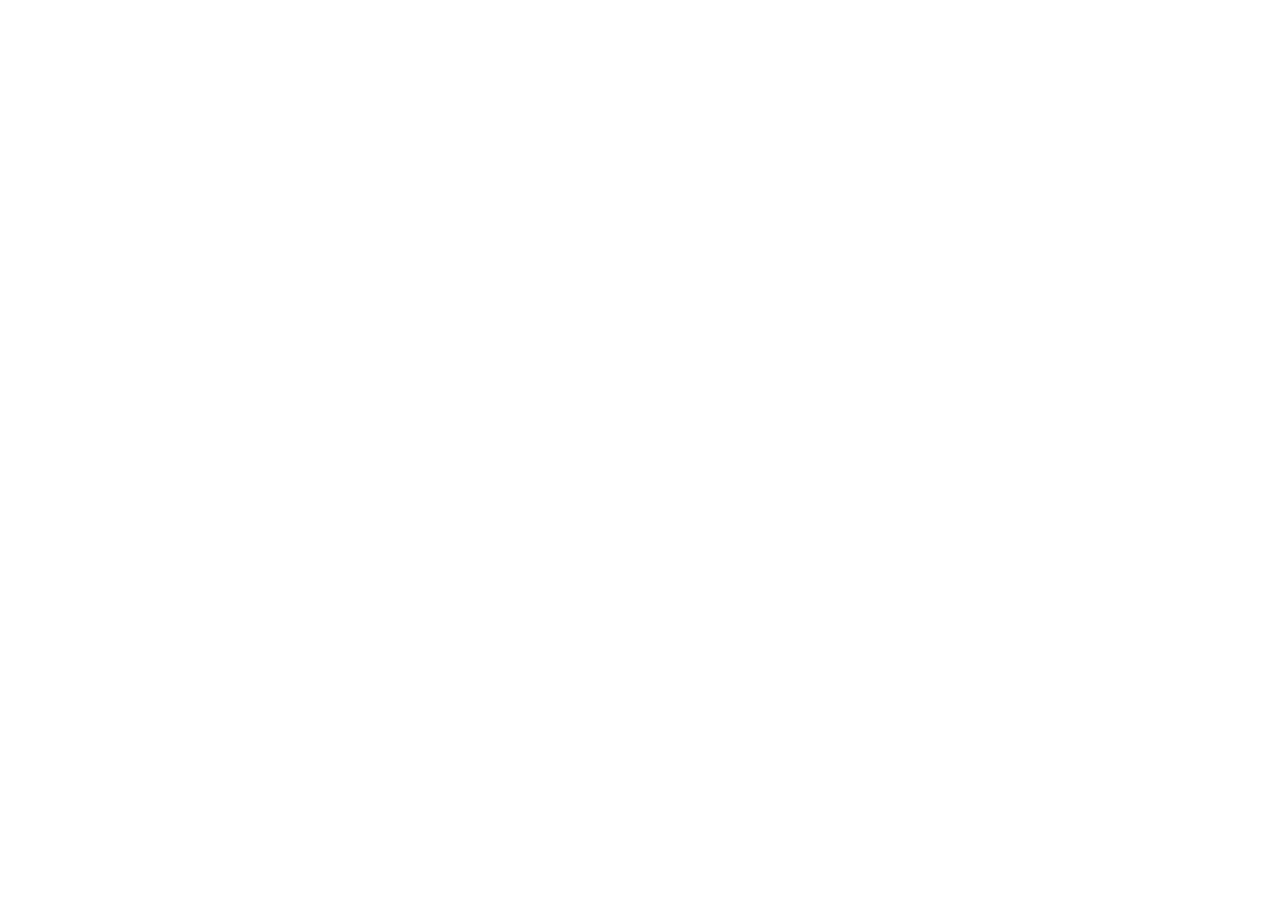
==== commit c13dbf3c: "fix: set base path to /test/ for GH Pages" ====
--- a/index.html
+++ b/index.html
@@ -2,17 +2,17 @@
 <html lang="en">
   <head>
     <meta charset="UTF-8" />
-    <link rel="icon" type="image/svg+xml" href="/brand-mark.svg" />
-    <link rel="alternate icon" type="image/png" href="/logo.png" />
-    <link rel="apple-touch-icon" href="/logo.png" />
+    <link rel="icon" type="image/svg+xml" href="/test/brand-mark.svg" />
+    <link rel="alternate icon" type="image/png" href="/test/logo.png" />
+    <link rel="apple-touch-icon" href="/test/logo.png" />
     <meta name="viewport" content="width=device-width, initial-scale=1.0" />
     <link rel="preconnect" href="https://fonts.googleapis.com">
     <link rel="preconnect" href="https://fonts.gstatic.com" crossorigin>
     <link href="https://fonts.googleapis.com/css2?family=Audiowide&family=Michroma&family=Quicksand:wght@300..700&display=swap" rel="stylesheet">
     <title>SelectionHub - Premium Learning Platform</title>
-    <script type="module" crossorigin src="/assets/index-CA7pQ86Y.js"></script>
-    <link rel="modulepreload" crossorigin href="/assets/video-vendor-AdcF43F5.js">
-    <link rel="stylesheet" crossorigin href="/assets/index-C24DnVNS.css">
+    <script type="module" crossorigin src="/test/assets/index-BNbE9jiM.js"></script>
+    <link rel="modulepreload" crossorigin href="/test/assets/video-vendor-AdcF43F5.js">
+    <link rel="stylesheet" crossorigin href="/test/assets/index-C24DnVNS.css">
   </head>
   <body>
     <div id="root"></div>
